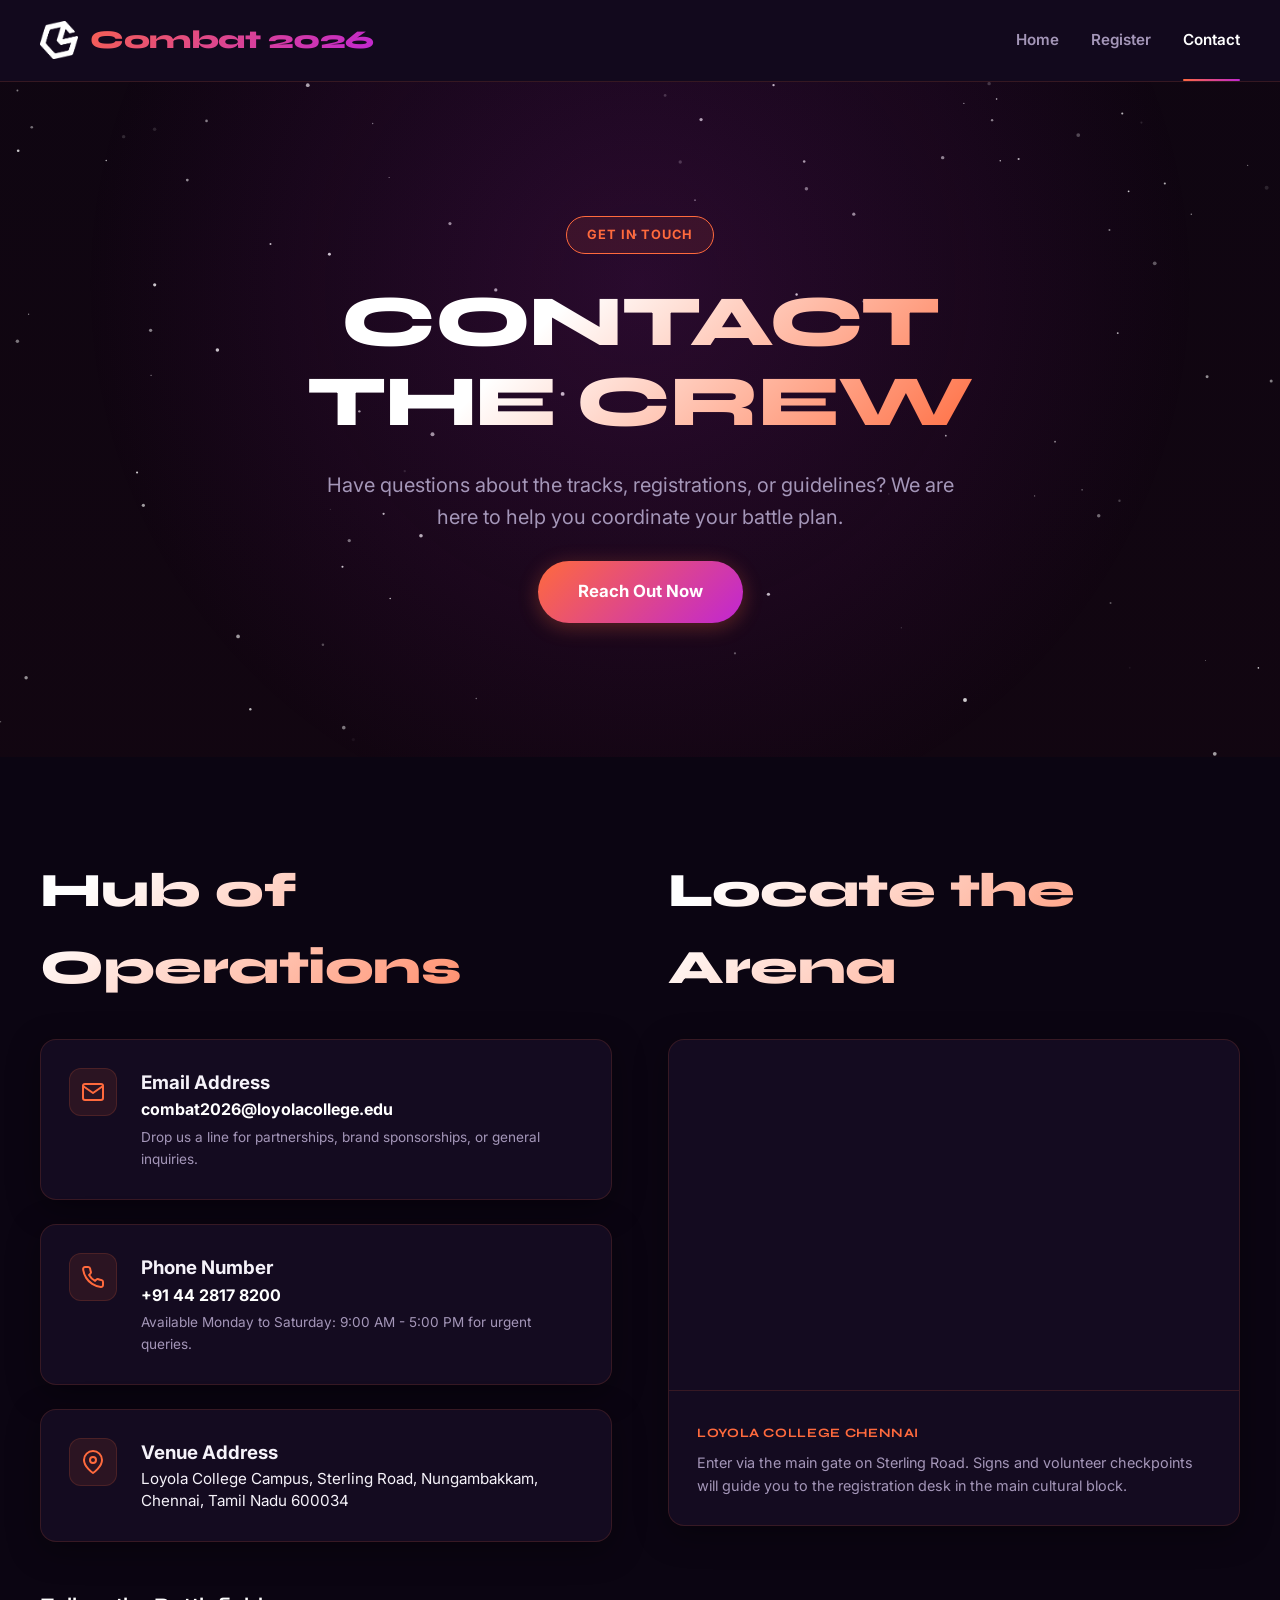
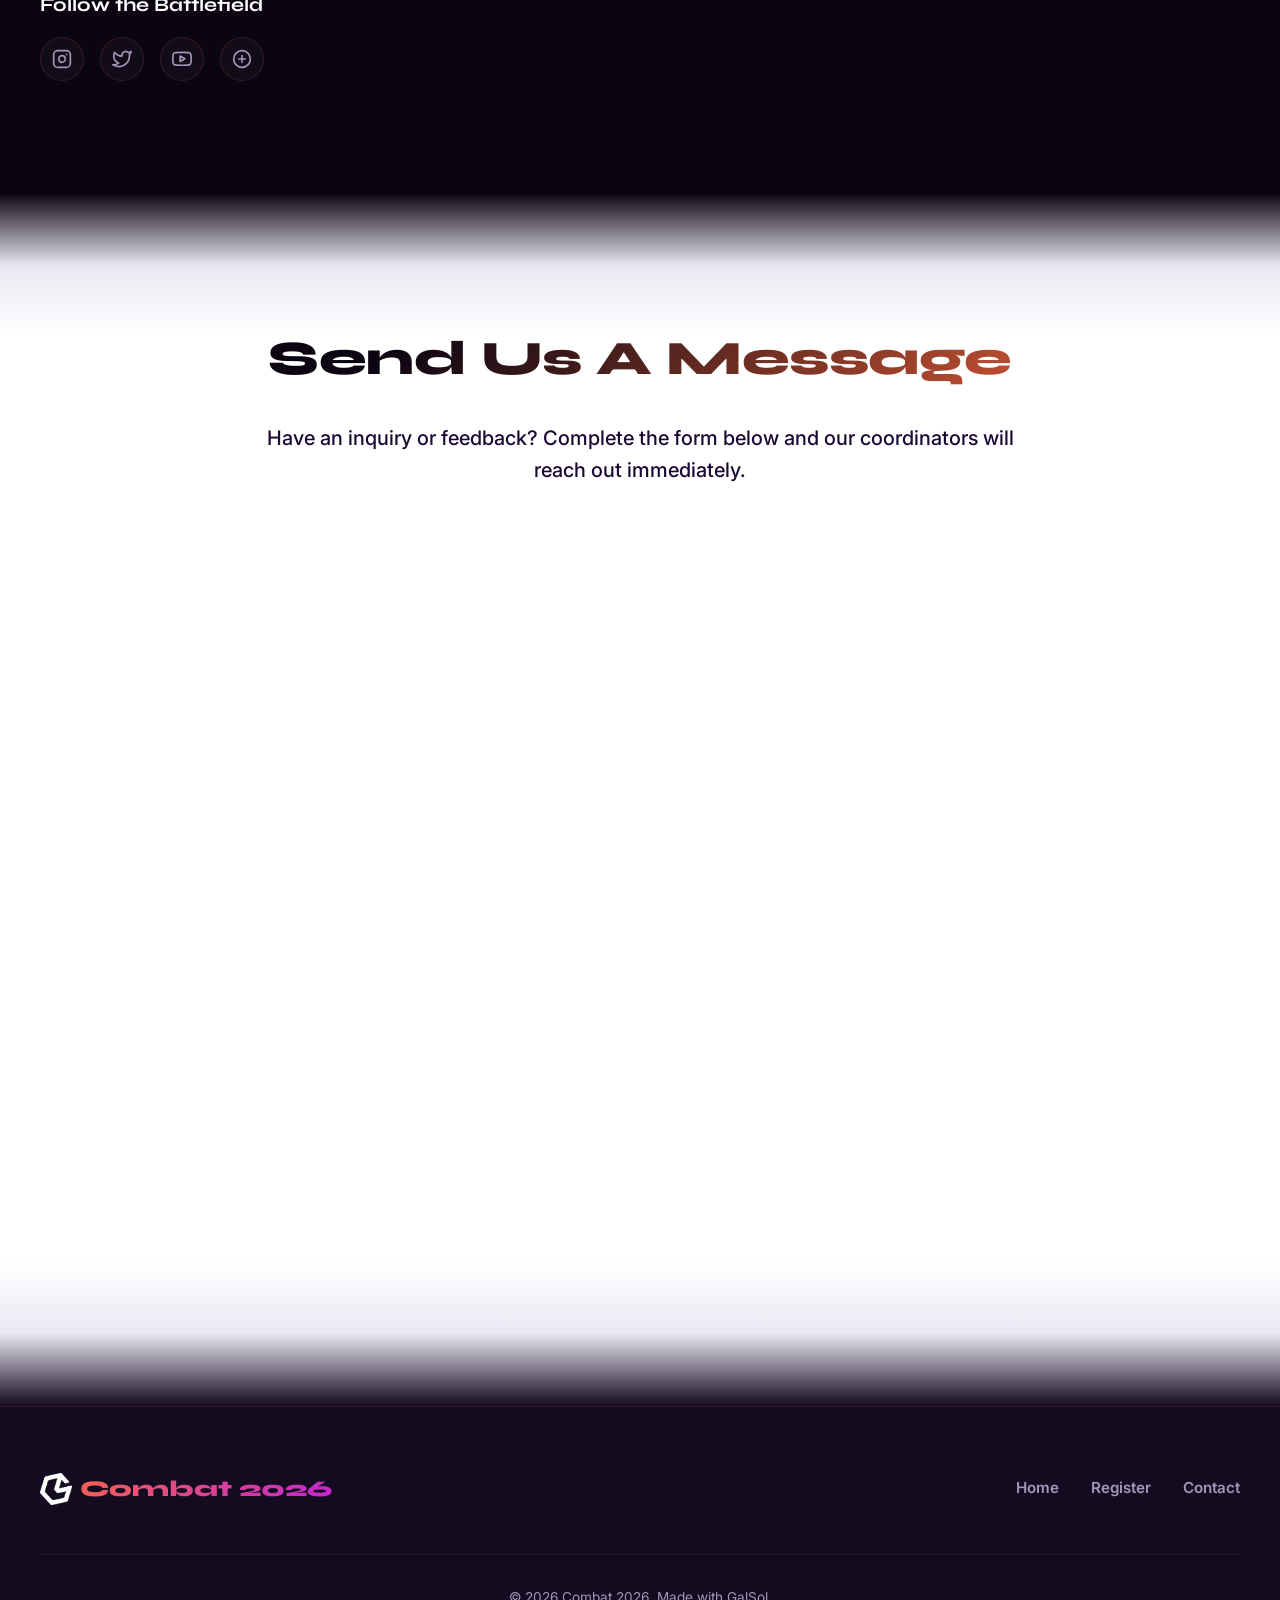
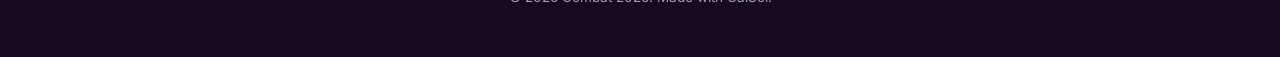
==== pages/contact.html @ 22a0825c "chore(autosave): update site" ====
<!DOCTYPE html>
<html lang="en">
<head>
<meta charset="utf-8">
<meta name="viewport" content="width=device-width,initial-scale=1">
<title>Contact Combat 2026 | Event Coordinators, Venue & Map</title>
<meta name="description" content="Get in touch with the Combat 2026 organizing team at Loyola College, Chennai. Location map, email contacts, and phone details for prompt response.">
<meta name="keywords" content="contact Combat 2026, Loyola College address, event coordinates Chennai, Loyola College phone, cultural festival organizers">
<meta name="robots" content="index, follow">
<link rel="canonical" href="https://combat2026.galsol.in/pages/contact.html">
<meta name="theme-color" content="#ff6a3d">
<link rel="icon" href="data:image/svg+xml,%3Csvg%20xmlns%3D%22http%3A%2F%2Fwww.w3.org%2F2000%2Fsvg%22%20viewBox%3D%220%200%2064%2064%22%3E%3Cdefs%3E%3ClinearGradient%20id%3D%22g%22%20x1%3D%220%22%20y1%3D%220%22%20x2%3D%221%22%20y2%3D%221%22%3E%3Cstop%20offset%3D%220%22%20stop-color%3D%22%23ff6a3d%22%2F%3E%3Cstop%20offset%3D%221%22%20stop-color%3D%22%23c026d3%22%2F%3E%3C%2FlinearGradient%3E%3C%2Fdefs%3E%3Crect%20width%3D%2264%22%20height%3D%2264%22%20rx%3D%2214%22%20fill%3D%22url(%23g)%22%2F%3E%3Ctext%20x%3D%2232%22%20y%3D%2243%22%20font-family%3D%22system-ui%2Csans-serif%22%20font-size%3D%2234%22%20font-weight%3D%22700%22%20fill%3D%22%23fff%22%20text-anchor%3D%22middle%22%3EC%3C%2Ftext%3E%3C%2Fsvg%3E">

<meta property="og:type" content="website">
<meta property="og:site_name" content="Combat 2026">
<meta property="og:title" content="Contact Combat 2026 | Hub of Operations & Venue Map">
<meta property="og:description" content="Reach out to official event coordinators, find directions to the venue on the dynamic Google map, and send instant feedback.">
<meta property="og:image" content="https://images.pexels.com/photos/3184418/pexels-photo-3184418.jpeg?auto=compress&cs=tinysrgb&fit=crop&h=630&w=1200">
<meta property="og:url" content="https://combat2026.galsol.in/pages/contact.html">

<meta name="twitter:card" content="summary_large_image">
<meta name="twitter:title" content="Contact Combat 2026 | Event Coordinators, Venue & Map">
<meta name="twitter:description" content="Direct channels to organizers, campus guide coordinates, and official contact form.">
<meta name="twitter:image" content="https://images.pexels.com/photos/3184418/pexels-photo-3184418.jpeg?auto=compress&cs=tinysrgb&fit=crop&h=630&w=1200">

<script type="application/ld+json">
{
  "@context": "https://schema.org",
  "@type": "ContactPage",
  "name": "Contact Combat 2026",
  "description": "Contact info, interactive Google map directions, email channels, and phone support for Combat 2026.",
  "mainEntity": {
    "@type": "Organization",
    "name": "Combat 2026",
    "telephone": "+91-44-2817-8200",
    "email": "combat2026@loyolacollege.edu",
    "address": {
      "@type": "PostalAddress",
      "streetAddress": "Loyola College Campus, Sterling Road, Nungambakkam",
      "addressLocality": "Chennai",
      "addressRegion": "Tamil Nadu",
      "postalCode": "600034",
      "addressCountry": "IN"
    }
  }
}
</script>

<link rel="preconnect" href="https://fonts.googleapis.com">
<link rel="preconnect" href="https://fonts.gstatic.com" crossorigin>
<link href="https://fonts.googleapis.com/css2?family=Syne:wght@600;700;800&family=Inter:wght@400;500;600;700&display=swap" rel="stylesheet">
<link rel="stylesheet" href="../styles.css">
</head>
<body>
<header class="nav" style="z-index:2000" data-nav data-nav-spotlight>
  <a class="nav-brand" href="../index.html">
    <img src="../assets/GalSol-White.png" alt="Combat 2026" class="nav-logo-img">
    <span>Combat 2026</span>
  </a>
  <nav class="nav-links"><a href="../index.html">Home</a><a href="../pages/register.html">Register</a><a href="../pages/contact.html" class="active">Contact</a></nav>
  <button class="nav-burger" aria-label="Menu" data-burger><span></span><span></span><span></span></button>
</header>
<main>
<section class="hero fx-meteors" data-hero data-stars>
  <div class="hero-bg" data-bg style="background-image:linear-gradient(180deg,rgba(18,6,17,.6),rgba(18,6,17,.95)),url('https://images.pexels.com/photos/3184418/pexels-photo-3184418.jpeg?auto=compress&amp;cs=tinysrgb&amp;fit=crop&amp;h=627&amp;w=1200');background-size:cover;background-position:center"></div>
  <div class="hero-inner">
    <span class="hero-badge reveal">GET IN TOUCH</span>
    <h1 class="hero-title reveal txt-shiny">CONTACT THE CREW</h1>
    <p class="hero-sub reveal">Have questions about the tracks, registrations, or guidelines? We are here to help you coordinate your battle plan.</p>
    <a class="btn btn-lg btn-shine reveal" href="#contact-grid">Reach Out Now</a>
  </div>
</section>

<section class="section" id="contact-grid">
  <div class="section-inner">
    <div class="contact-layout">
      <!-- Contact Cards -->
      <div class="contact-info">
        <h2 class="section-title" style="text-align:left; margin-bottom: 2rem;">Hub of Operations</h2>
        
        <div class="card contact-card reveal" data-glow style="margin-bottom: 1.5rem;">
          <div class="contact-icon">
            <svg width="24" height="24" viewBox="0 0 24 24" fill="none" stroke="var(--accent)" stroke-width="2" stroke-linecap="round" stroke-linejoin="round"><path d="M4 4h16c1.1 0 2 .9 2 2v12c0 1.1-.9 2-2 2H4c-1.1 0-2-.9-2-2V6c0-1.1.9-2 2-2z"></path><polyline points="22,6 12,13 2,6"></polyline></svg>
          </div>
          <div>
            <h3>Email Address</h3>
            <p><a href="mailto:combat2026@loyolacollege.edu" class="contact-link">combat2026@loyolacollege.edu</a></p>
            <p class="contact-desc">Drop us a line for partnerships, brand sponsorships, or general inquiries.</p>
          </div>
        </div>

        <div class="card contact-card reveal" data-glow style="margin-bottom: 1.5rem;">
          <div class="contact-icon">
            <svg width="24" height="24" viewBox="0 0 24 24" fill="none" stroke="var(--accent)" stroke-width="2" stroke-linecap="round" stroke-linejoin="round"><path d="M22 16.92v3a2 2 0 0 1-2.18 2 19.79 19.79 0 0 1-8.63-3.07 19.5 19.5 0 0 1-6-6 19.79 19.79 0 0 1-3.07-8.67A2 2 0 0 1 4.11 2h3a2 2 0 0 1 2 1.72 12.84 12.84 0 0 0 .7 2.81 2 2 0 0 1-.45 2.11L8.09 9.91a16 16 0 0 0 6 6l1.27-1.27a2 2 0 0 1 2.11-.45 12.84 12.84 0 0 0 2.81.7A2 2 0 0 1 22 16.92z"></path></svg>
          </div>
          <div>
            <h3>Phone Number</h3>
            <p><a href="tel:+914428178200" class="contact-link">+91 44 2817 8200</a></p>
            <p class="contact-desc">Available Monday to Saturday: 9:00 AM - 5:00 PM for urgent queries.</p>
          </div>
        </div>

        <div class="card contact-card reveal" data-glow style="margin-bottom: 1.5rem;">
          <div class="contact-icon">
            <svg width="24" height="24" viewBox="0 0 24 24" fill="none" stroke="var(--accent)" stroke-width="2" stroke-linecap="round" stroke-linejoin="round"><path d="M21 10c0 7-9 13-9 13s-9-6-9-13a9 9 0 0 1 18 0z"></path><circle cx="12" cy="10" r="3"></circle></svg>
          </div>
          <div>
            <h3>Venue Address</h3>
            <p class="contact-val">Loyola College Campus, Sterling Road, Nungambakkam, Chennai, Tamil Nadu 600034</p>
          </div>
        </div>

        <!-- Social Icons -->
        <div class="socials-box">
          <h3>Follow the Battlefield</h3>
          <div class="social-icons">
            <a href="https://instagram.com" class="social-btn" aria-label="Instagram" target="_blank" rel="noopener">
              <svg width="20" height="20" viewBox="0 0 24 24" fill="none" stroke="currentColor" stroke-width="2" stroke-linecap="round" stroke-linejoin="round"><rect x="2" y="2" width="20" height="20" rx="5" ry="5"></rect><path d="M16 11.37A4 4 0 1 1 12.63 8 4 4 0 0 1 16 11.37z"></path><line x1="17.5" y1="6.5" x2="17.51" y2="6.5"></line></svg>
            </a>
            <a href="https://twitter.com" class="social-btn" aria-label="X (Twitter)" target="_blank" rel="noopener">
              <svg width="20" height="20" viewBox="0 0 24 24" fill="none" stroke="currentColor" stroke-width="2" stroke-linecap="round" stroke-linejoin="round"><path d="M23 3a10.9 10.9 0 0 1-3.14 1.53 4.48 4.48 0 0 0-7.86 3v1A10.66 10.66 0 0 1 3 4s-4 9 5 13a11.64 11.64 0 0 1-7 2c9 5 20 0 20-11.5a4.5 4.5 0 0 0-.08-.83A7.72 7.72 0 0 0 23 3z"></path></svg>
            </a>
            <a href="https://youtube.com" class="social-btn" aria-label="YouTube" target="_blank" rel="noopener">
              <svg width="20" height="20" viewBox="0 0 24 24" fill="none" stroke="currentColor" stroke-width="2" stroke-linecap="round" stroke-linejoin="round"><path d="M22.54 6.42a2.78 2.78 0 0 0-1.94-2C18.88 4 12 4 12 4s-6.88 0-8.6.46a2.78 2.78 0 0 0-1.94 2A29 29 0 0 0 1 11.75a29 29 0 0 0 .46 5.33A2.78 2.78 0 0 0 3.4 19c1.72.46 8.6.46 8.6.46s6.88 0 8.6-.46a2.78 2.78 0 0 0 1.94-2 29 29 0 0 0 .46-5.25 29 29 0 0 0-.46-5.33z"></path><polygon points="9.75 15.02 15.5 11.75 9.75 8.48 9.75 15.02"></polygon></svg>
            </a>
            <a href="https://discord.com" class="social-btn" aria-label="Discord" target="_blank" rel="noopener">
              <svg width="20" height="20" viewBox="0 0 24 24" fill="none" stroke="currentColor" stroke-width="2" stroke-linecap="round" stroke-linejoin="round"><circle cx="12" cy="12" r="10"></circle><path d="M8 12h8"></path><path d="M12 8v8"></path></svg>
            </a>
          </div>
        </div>
      </div>

      <!-- Map & Location Section -->
      <div class="contact-map-container">
        <h2 class="section-title" style="text-align:left; margin-bottom: 2rem;">Locate the Arena</h2>
        <div class="map-card card reveal" data-glow>
          <iframe 
            src="https://www.google.com/maps/embed?pb=!1m18!1m12!1m3!1d3886.4111713589885!2d80.23136207507858!3d13.064278287259648!2m3!1f0!2f0!3f0!3m2!1i1024!2i768!4f13.1!3m3!1m2!1s0x3a52666795ffffff%3A0x643697e88383f50!2sLoyola%20College!5e0!3m2!1sen!2sin!4v1710175841457!5m2!1sen!2sin" 
            class="google-map" 
            allowfullscreen="" 
            loading="lazy" 
            referrerpolicy="no-referrer-when-downgrade">
          </iframe>
          <div class="map-details">
            <span class="map-tag">LOYOLA COLLEGE CHENNAI</span>
            <p>Enter via the main gate on Sterling Road. Signs and volunteer checkpoints will guide you to the registration desk in the main cultural block.</p>
          </div>
        </div>
      </div>
    </div>
  </div>
</section>

<section class="section contact-form-section" id="form-section">
  <div class="section-inner reveal">
    <h2 class="section-title">Send Us A Message</h2>
    <p class="section-lead" style="margin-bottom:32px">Have an inquiry or feedback? Complete the form below and our coordinators will reach out immediately.</p>
    <iframe src="https://galsol.in/gs-form-view?f=combat-2026-contact-ft4j3&embed=1" title="Registration form" data-gs-auto="1" allowtransparency="true" loading="lazy" style="display:block;width:100%;max-width:720px;margin:0 auto;height:760px;border:0;background:transparent"></iframe>
  </div>
</section>
</main>
<footer class="footer reveal">
  <div class="footer-inner">
    <div class="footer-brand">
      <img src="../assets/GalSol-White.png" alt="Combat 2026" class="footer-logo-img">
      <span>Combat 2026</span>
    </div>
    <nav class="footer-links"><a href="../index.html">Home</a><a href="../pages/register.html">Register</a><a href="../pages/contact.html">Contact</a></nav>
    <div class="footer-copy">© 2026 Combat 2026. Made with GalSol.</div>
  </div>
</footer>

<script src="../script.js"></script>
<script>
/* GalSol GS Form auto-height */
(function(){
  if (window.__galsolAutoH) return; window.__galsolAutoH = 1;
  var GALSOL_ORIGIN = "https://galsol.in";
  window.addEventListener('message', function (e) {
    if (e.origin !== GALSOL_ORIGIN) return;
    var d = e.data;
    if (!d || d.source !== 'gsform' || typeof d.height !== 'number') return;
    var frames = document.querySelectorAll('iframe[data-gs-auto="1"]');
    for (var i = 0; i < frames.length; i++) {
      if (frames[i].contentWindow !== e.source) continue;
      var h = Math.ceil(d.height);
      if (!(h > 0)) return;
      if (h < 200) h = 200;
      if (h > 6000) h = 6000;
      frames[i].style.height = h + 'px';
      return;
    }
  });
})();
</script>
</body>
</html>
---- styles.css ----
/* Base & Theme Variable setup */
:root {
  --bg: #0b0512;
  --bg2: #140b20;
  --fg: #f5f2f9;
  --muted: #a496b8;
  --accent: #ff6a3d;
  --accent-alt: #c026d3;
  --grad: linear-gradient(135deg, #ff6a3d 0%, #c026d3 100%);
  --grad-text: linear-gradient(135deg, #ffffff 10%, #ff6a3d 100%);
  --border: rgba(255, 106, 61, 0.15);
  --border-glow: rgba(192, 38, 211, 0.3);
  --glass: rgba(20, 11, 32, 0.85);
  --glass-border: rgba(255, 255, 255, 0.08);
  --font-sans: 'Inter', system-ui, -apple-system, sans-serif;
  --font-display: 'Syne', sans-serif;
  --ease: cubic-bezier(0.16, 1, 0.3, 1);
  --shadow: 0 8px 32px 0 rgba(0, 0, 0, 0.37);
}

* {
  box-sizing: border-box;
  margin: 0;
  padding: 0;
}

html {
  scroll-behavior: smooth;
  background-color: var(--bg);
  color: var(--fg);
  font-family: var(--font-sans);
  -webkit-font-smoothing: antialiased;
}

body {
  overflow-x: hidden;
  line-height: 1.6;
}

/* Custom Scrollbar */
::-webkit-scrollbar {
  width: 10px;
}
::-webkit-scrollbar-track {
  background: var(--bg);
}
::-webkit-scrollbar-thumb {
  background: #25163b;
  border-radius: 5px;
}
::-webkit-scrollbar-thumb:hover {
  background: var(--accent);
}

/* Navigation Header */
.nav {
  display: flex;
  align-items: center;
  justify-content: space-between;
  padding: 1.25rem 2.5rem;
  position: sticky;
  top: 0;
  z-index: 2000;
  background: var(--glass);
  backdrop-filter: blur(12px);
  -webkit-backdrop-filter: blur(12px);
  border-bottom: 1px solid var(--border);
}

.nav-brand {
  font-family: var(--font-display);
  font-weight: 800;
  font-size: 1.6rem;
  color: #fff;
  text-decoration: none;
  background: var(--grad);
  -webkit-background-clip: text;
  -webkit-text-fill-color: transparent;
  letter-spacing: -0.02em;
  display: flex;
  align-items: center;
  gap: 0.75rem;
}

.nav-logo-img {
  height: 38px;
  width: auto;
  object-fit: contain;
  display: block;
}

.nav-links {
  display: flex;
  align-items: center;
  gap: 2rem;
}

.nav-links a {
  font-family: var(--font-sans);
  font-size: 0.95rem;
  font-weight: 600;
  color: var(--muted);
  text-decoration: none;
  transition: color 0.3s var(--ease);
  padding: 0.5rem 0;
}

.nav-links a:hover,
.nav-links a.active {
  color: #fff;
}

.nav-burger {
  display: none;
  background: none;
  border: none;
  cursor: pointer;
  flex-direction: column;
  gap: 6px;
  padding: 6px;
}

.nav-burger span {
  display: block;
  width: 24px;
  height: 2px;
  background: #fff;
  transition: transform 0.3s var(--ease), opacity 0.3s var(--ease);
}

/* Hero Section */
.hero {
  position: relative;
  min-height: 75vh;
  display: flex;
  align-items: center;
  justify-content: center;
  text-align: center;
  padding: 6rem 1.5rem;
  overflow: hidden;
}

.hero-bg {
  position: absolute;
  inset: 0;
  z-index: 0;
}

.hero::after {
  content: '';
  position: absolute;
  inset: 0;
  background: radial-gradient(circle at 50% 30%, rgba(192, 38, 211, 0.15), transparent 70%);
  pointer-events: none;
  z-index: 1;
}

.hero-inner {
  position: relative;
  z-index: 2;
  max-width: 850px;
  display: flex;
  flex-direction: column;
  align-items: center;
  gap: 1.75rem;
}

.hero-badge {
  background: rgba(255, 106, 61, 0.1);
  border: 1px solid var(--accent);
  color: var(--accent);
  padding: 0.5rem 1.25rem;
  border-radius: 99px;
  font-weight: 700;
  font-size: 0.8rem;
  letter-spacing: 0.08em;
  text-transform: uppercase;
}

.hero-title {
  font-family: var(--font-display);
  font-size: clamp(2.5rem, 6vw, 4.5rem);
  line-height: 1.1;
  font-weight: 800;
  letter-spacing: -0.02em;
}

.hero-sub {
  font-size: clamp(1.05rem, 2vw, 1.25rem);
  color: var(--muted);
  max-width: 650px;
  line-height: 1.6;
}

/* Buttons */
.btn {
  display: inline-flex;
  align-items: center;
  justify-content: center;
  padding: 0.85rem 2rem;
  font-family: var(--font-sans);
  font-size: 0.95rem;
  font-weight: 700;
  border-radius: 99px;
  text-decoration: none;
  border: none;
  cursor: pointer;
  transition: transform 0.3s var(--ease), box-shadow 0.3s var(--ease), filter 0.3s var(--ease);
  position: relative;
  overflow: hidden;
}

.btn-lg {
  padding: 1.1rem 2.5rem;
  font-size: 1.05rem;
}

.btn-shine {
  background: var(--grad);
  color: #fff;
  box-shadow: 0 4px 20px rgba(255, 106, 61, 0.3);
}

.btn-shine:hover {
  transform: translateY(-2px);
  box-shadow: 0 6px 25px rgba(255, 106, 61, 0.5);
  filter: brightness(1.1);
}

.btn-shine::after {
  content: '';
  position: absolute;
  top: -50%;
  left: -50%;
  width: 200%;
  height: 200%;
  background: linear-gradient(45deg, transparent 45%, rgba(255,255,255,0.4) 50%, transparent 55%);
  transform: rotate(45deg);
  transition: transform 0.5s var(--ease);
  opacity: 0;
}

.btn-shine:hover::after {
  transform: translate(50%, 50%) rotate(45deg);
  opacity: 1;
}

/* Sections */
.section {
  padding: 6rem 1.5rem;
  position: relative;
}

.section-inner {
  max-width: 1200px;
  margin: 0 auto;
}

.section-title {
  font-family: var(--font-display);
  font-size: clamp(2rem, 4vw, 3rem);
  font-weight: 800;
  text-align: center;
  margin-bottom: 3rem;
  background: var(--grad-text);
  -webkit-background-clip: text;
  -webkit-text-fill-color: transparent;
  letter-spacing: -0.01em;
}

.section-lead {
  font-size: clamp(1.1rem, 2vw, 1.25rem);
  color: var(--muted);
  text-align: center;
  max-width: 800px;
  margin: -1.5rem auto 3rem;
  line-height: 1.6;
}

/* Marquee infinite scroll */
.marquee {
  overflow: hidden;
  white-space: nowrap;
}

.marquee-track {
  display: flex;
  width: max-content;
  animation: marqueeRun 25s linear infinite;
}

.marquee-track span {
  flex-shrink: 0;
  padding-right: 3rem;
}

@keyframes marqueeRun {
  0% { transform: translate3d(0, 0, 0); }
  100% { transform: translate3d(-50%, 0, 0); }
}

/* Countdown Clock */
.countdown {
  display: flex;
  justify-content: center;
  gap: 1.5rem;
  flex-wrap: wrap;
  margin-top: 1rem;
}

.cd-unit {
  background: var(--bg2);
  border: 1px solid var(--border);
  padding: 1.5rem;
  min-width: 110px;
  border-radius: 16px;
  display: flex;
  flex-direction: column;
  align-items: center;
  box-shadow: var(--shadow);
  transition: border-color 0.3s var(--ease), transform 0.3s var(--ease);
}

.cd-unit:hover {
  border-color: var(--accent);
  transform: translateY(-2px);
}

.cd-unit span {
  font-family: var(--font-display);
  font-size: 2.75rem;
  font-weight: 800;
  color: #fff;
  line-height: 1;
}

.cd-unit small {
  font-size: 0.75rem;
  color: var(--muted);
  text-transform: uppercase;
  letter-spacing: 0.1em;
  margin-top: 0.5rem;
}

/* Schedule List */
.schedule {
  max-width: 850px;
  margin: 0 auto;
  display: flex;
  flex-direction: column;
  gap: 1.25rem;
}

.sched-item {
  display: flex;
  gap: 2.5rem;
  padding: 2rem;
  background: var(--glass);
  border: 1px solid var(--border);
  border-radius: 16px;
  transition: transform 0.3s var(--ease), border-color 0.3s var(--ease);
  backdrop-filter: blur(8px);
  -webkit-backdrop-filter: blur(8px);
}

.sched-item:hover {
  border-color: var(--accent);
  transform: translateY(-2px);
}

.sched-time {
  font-family: var(--font-display);
  font-size: 1.1rem;
  font-weight: 700;
  color: var(--accent);
  min-width: 180px;
  flex-shrink: 0;
}

.sched-body {
  flex-grow: 1;
}

.sched-title {
  font-family: var(--font-display);
  font-size: 1.4rem;
  font-weight: 700;
  color: #fff;
  margin-bottom: 0.5rem;
}

.sched-desc {
  color: var(--muted);
  font-size: 0.95rem;
  line-height: 1.6;
}

/* Grid & Cards */
.grid {
  display: grid;
  gap: 2rem;
}

.grid-cards {
  grid-template-columns: repeat(auto-fit, minmax(250px, 1fr));
}

.card {
  background: var(--bg2);
  border: 1px solid var(--border);
  padding: 2rem;
  border-radius: 16px;
  position: relative;
  overflow: hidden;
  transition: border-color 0.3s var(--ease), transform 0.3s var(--ease), box-shadow 0.3s var(--ease);
  box-shadow: var(--shadow);
}

.card:hover {
  border-color: var(--accent);
  transform: translateY(-4px);
  box-shadow: 0 10px 30px rgba(255, 106, 61, 0.1);
}

/* Speaker / Jury design */
.speaker {
  text-align: center;
  display: flex;
  flex-direction: column;
  align-items: center;
  gap: 1rem;
}

.speaker-photo {
  width: 140px;
  height: 140px;
  border-radius: 50%;
  background-size: cover;
  background-position: center;
  border: 3px solid var(--border);
  transition: border-color 0.3s var(--ease), transform 0.3s var(--ease);
}

.card.speaker:hover .speaker-photo {
  border-color: var(--accent);
  transform: scale(1.05);
}

.speaker-name {
  font-family: var(--font-display);
  font-size: 1.3rem;
  font-weight: 700;
  color: #fff;
}

.speaker-role {
  font-size: 0.85rem;
  color: var(--muted);
  line-height: 1.4;
}

/* Gallery Grid */
.gallery {
  display: grid;
  grid-template-columns: repeat(auto-fill, minmax(280px, 1fr));
  gap: 1.5rem;
}

.gallery-item {
  height: 240px;
  border-radius: 16px;
  background-size: cover;
  background-position: center;
  border: 1px solid var(--border);
  transition: transform 0.4s var(--ease), border-color 0.4s var(--ease), box-shadow 0.4s var(--ease);
  position: relative;
  overflow: hidden;
  cursor: pointer;
}

.gallery-item:hover {
  transform: scale(1.03);
  border-color: var(--accent);
  box-shadow: 0 10px 30px rgba(255, 106, 61, 0.25);
}

/* CTA Showdown section */
.cta-inner {
  background: linear-gradient(135deg, rgba(255, 106, 61, 0.12), rgba(192, 38, 211, 0.12));
  border: 1px solid var(--border);
  padding: 4rem 2rem;
  border-radius: 24px;
  max-width: 950px;
  margin: 0 auto;
  display: flex;
  flex-direction: column;
  align-items: center;
  gap: 1.5rem;
  position: relative;
  overflow: hidden;
  backdrop-filter: blur(12px);
  -webkit-backdrop-filter: blur(12px);
}

.cta-title {
  font-size: clamp(1.8rem, 3.5vw, 2.75rem);
  font-weight: 800;
  font-family: var(--font-display);
  color: #fff;
  text-align: center;
}

.cta-sub {
  font-size: clamp(1rem, 2vw, 1.15rem);
  color: var(--muted);
  max-width: 650px;
  text-align: center;
}

/* Footer styling */
.footer {
  border-top: 1px solid var(--border);
  padding: 4rem 1.5rem 3rem;
  background: var(--bg2);
}

.footer-inner {
  max-width: 1200px;
  margin: 0 auto;
  display: flex;
  align-items: center;
  justify-content: space-between;
  flex-wrap: wrap;
  gap: 2rem;
}

.footer-brand {
  font-family: var(--font-display);
  font-weight: 800;
  font-size: 1.4rem;
  background: var(--grad);
  -webkit-background-clip: text;
  -webkit-text-fill-color: transparent;
  display: flex;
  align-items: center;
  gap: 0.5rem;
}

.footer-logo-img {
  height: 32px;
  width: auto;
  object-fit: contain;
  display: block;
}

.footer-links {
  display: flex;
  gap: 2rem;
}

.footer-links a {
  color: var(--muted);
  text-decoration: none;
  font-size: 0.95rem;
  font-weight: 600;
  transition: color 0.3s var(--ease);
}

.footer-links a:hover {
  color: #fff;
}

.footer-copy {
  font-size: 0.85rem;
  color: var(--muted);
  width: 100%;
  text-align: center;
  border-top: 1px solid rgba(255, 255, 255, 0.05);
  padding-top: 2rem;
  margin-top: 1rem;
}

/* Contact Form Section with Smudged White Background and ultra-smooth dark-to-light gradient connections */
.contact-form-section {
  background: linear-gradient(180deg, 
    var(--bg) 0%, 
    #eae7f2 6%, 
    #ffffff 12%, 
    #ffffff 88%,
    #eae7f2 94%, 
    var(--bg2) 100%
  );
  color: #0b0512;
  border-top: none;
  border-bottom: none;
  position: relative;
  padding-top: 8rem;
  padding-bottom: 8rem;
}

.contact-form-section .section-title {
  background: linear-gradient(135deg, #0b0512 30%, var(--accent) 100%);
  -webkit-background-clip: text;
  -webkit-text-fill-color: transparent;
  color: #0b0512; /* Fallback for browsers that do not support text fill */
}

.contact-form-section .section-lead {
  color: #1a0933; /* Very dark deep purple/black for crisp legibility */
  font-weight: 500;
}

/* Contact Page Specific Styles */
.contact-layout {
  display: grid;
  grid-template-columns: 1fr 1fr;
  gap: 3.5rem;
  align-items: start;
}

.contact-card {
  display: flex;
  gap: 1.5rem;
  align-items: flex-start;
  padding: 1.75rem;
  background: var(--bg2);
  border: 1px solid var(--border);
}

.contact-icon {
  background: rgba(255, 106, 61, 0.1);
  border: 1px solid var(--border);
  border-radius: 12px;
  width: 48px;
  height: 48px;
  display: flex;
  align-items: center;
  justify-content: center;
  flex-shrink: 0;
}

.contact-link {
  color: #fff;
  text-decoration: none;
  font-weight: 700;
  transition: color 0.3s;
}

.contact-link:hover {
  color: var(--accent);
}

.contact-desc {
  font-size: 0.85rem;
  color: var(--muted);
  margin-top: 0.25rem;
}

.contact-val {
  color: var(--fg);
  font-size: 0.95rem;
  line-height: 1.5;
}

.socials-box {
  margin-top: 2rem;
  padding: 1rem 0;
}

.socials-box h3 {
  font-family: var(--font-display);
  font-size: 1.2rem;
  color: #fff;
  margin-bottom: 1rem;
}

.social-icons {
  display: flex;
  gap: 1rem;
}

.social-btn {
  width: 44px;
  height: 44px;
  border-radius: 50%;
  border: 1px solid var(--border);
  background: rgba(255, 255, 255, 0.03);
  color: var(--muted);
  display: flex;
  align-items: center;
  justify-content: center;
  transition: all 0.3s var(--ease);
}

.social-btn:hover {
  border-color: var(--accent);
  background: rgba(255, 106, 61, 0.1);
  color: #fff;
  transform: translateY(-3px);
  box-shadow: 0 5px 15px rgba(255, 106, 61, 0.2);
}

.contact-map-container {
  position: sticky;
  top: 120px;
}

.map-card {
  padding: 0;
  overflow: hidden;
}

.google-map {
  width: 100%;
  height: 350px;
  border: 0;
  display: block;
  filter: grayscale(1) invert(0.9) contrast(1.2);
}

.map-details {
  padding: 1.75rem;
  border-top: 1px solid var(--border);
}

.map-tag {
  display: inline-block;
  font-family: var(--font-display);
  font-size: 0.8rem;
  font-weight: 700;
  color: var(--accent);
  letter-spacing: 0.05em;
  margin-bottom: 0.5rem;
}

.map-details p {
  font-size: 0.9rem;
  color: var(--muted);
  line-height: 1.6;
}

@media (max-width: 992px) {
  .contact-layout {
    grid-template-columns: 1fr;
    gap: 2.5rem;
  }
  .contact-map-container {
    position: relative;
    top: 0;
  }
}

/* Shimmer animations & shiny text effects */
.txt-shiny {
  background: linear-gradient(135deg, #fff 20%, var(--accent) 50%, #fff 80%);
  background-size: 200% auto;
  -webkit-background-clip: text;
  -webkit-text-fill-color: transparent;
  animation: shineText 6s linear infinite;
}

@keyframes shineText {
  0% { background-position: 0% center; }
  100% { background-position: 200% center; }
}

/* Navigation spotlight styling */
[data-nav-spotlight] {
  position: relative;
  overflow: hidden;
}

[data-nav-spotlight]::before {
  content: '';
  position: absolute;
  inset: 0;
  pointer-events: none;
  background: radial-gradient(110px circle at var(--nspx,-999px) 50%, color-mix(in srgb, var(--accent) 24%, transparent), transparent 70%);
  opacity: 0;
  transition: opacity .3s;
}

[data-nav-spotlight]:hover::before {
  opacity: 1;
}

[data-nav-spotlight] .nav-ind {
  position: absolute;
  bottom: 0;
  height: 2px;
  background: var(--grad);
  border-radius: 2px;
  transition: left .35s var(--ease), width .35s var(--ease);
  pointer-events: none;
}

/* Responsive Styles with Premium Fixed Mobile/Tablet Slide-out Drawer */
@media (max-width: 992px) {
  .nav {
    padding: 1rem 1.5rem;
    backdrop-filter: none;
    -webkit-backdrop-filter: none;
    background: rgba(11, 5, 18, 0.98);
  }
  
  /* Redesigned Tablet & Mobile Navigation Menu Drawer */
  .nav-links {
    position: fixed;
    top: 0;
    right: -100%;
    width: 80%;
    max-width: 360px;
    height: 100vh;
    background: rgba(11, 5, 18, 0.98);
    backdrop-filter: blur(20px);
    -webkit-backdrop-filter: blur(20px);
    border-left: 1px solid var(--border);
    flex-direction: column;
    justify-content: center;
    align-items: flex-start;
    padding: 6rem 2.5rem 3rem;
    gap: 2rem;
    z-index: 2100;
    visibility: hidden;
    pointer-events: none;
    transition: right 0.4s cubic-bezier(0.16, 1, 0.3, 1), visibility 0.4s cubic-bezier(0.16, 1, 0.3, 1), box-shadow 0.4s var(--ease);
    box-shadow: none;
    display: flex; /* Always display flex but offscreen via right: -100% */
  }
  
  .nav-links::before {
    content: '';
    position: absolute;
    top: 0;
    left: 0;
    width: 2px;
    height: 100%;
    background: var(--grad);
    opacity: 0.8;
  }
  
  .nav-links.active {
    right: 0;
    visibility: visible;
    pointer-events: auto;
    box-shadow: -10px 0 40px rgba(0, 0, 0, 0.8), -5px 0 25px rgba(255, 106, 61, 0.15);
  }
  
  .nav-links a {
    font-family: var(--font-display);
    font-size: 1.6rem;
    font-weight: 800;
    width: 100%;
    padding: 0.75rem 0;
    border-bottom: 1px solid rgba(255, 255, 255, 0.05);
    display: flex;
    align-items: center;
    justify-content: space-between;
    transition: color 0.3s, border-color 0.3s;
  }
  
  .nav-links a::after {
    content: '→';
    font-size: 1.2rem;
    color: var(--accent);
    opacity: 0.5;
    transition: transform 0.3s;
  }
  
  .nav-links a:hover::after,
  .nav-links a.active::after {
    opacity: 1;
    transform: translateX(5px);
  }
  
  .nav-links a:hover,
  .nav-links a.active {
    color: #fff;
    border-bottom-color: var(--accent);
  }
  
  /* Premium Glowing Round Mobile Burger Trigger */
  .nav-burger {
    display: flex;
    position: relative;
    z-index: 2200; /* Keeps button above the menu panel drawer and nav */
    width: 44px;
    height: 44px;
    border-radius: 50%;
    background: rgba(255, 255, 255, 0.03);
    border: 1px solid rgba(255, 255, 255, 0.08);
    align-items: center;
    justify-content: center;
    transition: background 0.3s, border-color 0.3s, transform 0.3s, box-shadow 0.3s;
    outline: none;
    padding: 0;
  }
  
  .nav-burger:hover {
    background: rgba(255, 106, 61, 0.08);
    border-color: var(--accent);
    box-shadow: 0 0 15px rgba(255, 106, 61, 0.2);
  }
  
  .nav-burger span {
    position: absolute;
    left: 50%;
    top: 50%;
    width: 18px;
    height: 2px;
    background: #fff;
    border-radius: 2px;
    transition: transform 0.3s cubic-bezier(0.16, 1, 0.3, 1), opacity 0.3s, background 0.3s;
  }
  
  /* Burger offsets centered explicitly for mobile cross-browser rendering stability */
  .nav-burger span:nth-child(1) {
    transform: translate(-50%, -50%) translateY(-6px);
  }
  .nav-burger span:nth-child(2) {
    transform: translate(-50%, -50%);
    opacity: 1;
  }
  .nav-burger span:nth-child(3) {
    transform: translate(-50%, -50%) translateY(6px);
  }
  
  /* Interactive Morph to Close Cross */
  .nav-burger.open {
    background: rgba(192, 38, 211, 0.12);
    border-color: var(--accent-alt);
    box-shadow: 0 0 15px rgba(192, 38, 211, 0.3);
  }
  
  .nav-burger.open span:nth-child(1) {
    transform: translate(-50%, -50%) rotate(45deg);
  }
  .nav-burger.open span:nth-child(2) {
    opacity: 0;
    transform: translate(-50%, -50%) scale(0);
  }
  .nav-burger.open span:nth-child(3) {
    transform: translate(-50%, -50%) rotate(-45deg);
  }
  
  .sched-item {
    flex-direction: column;
    gap: 0.75rem;
  }
  
  .sched-time {
    min-width: auto;
  }
  
  .footer-inner {
    flex-direction: column;
    align-items: center;
    gap: 1.5rem;
    text-align: center;
  }
  
  .footer-links {
    flex-direction: column;
    gap: 1rem;
  }
}

@media (max-width: 480px) {
  .nav-links {
    width: 100%;
    max-width: 100%;
    border-left: none;
  }
}
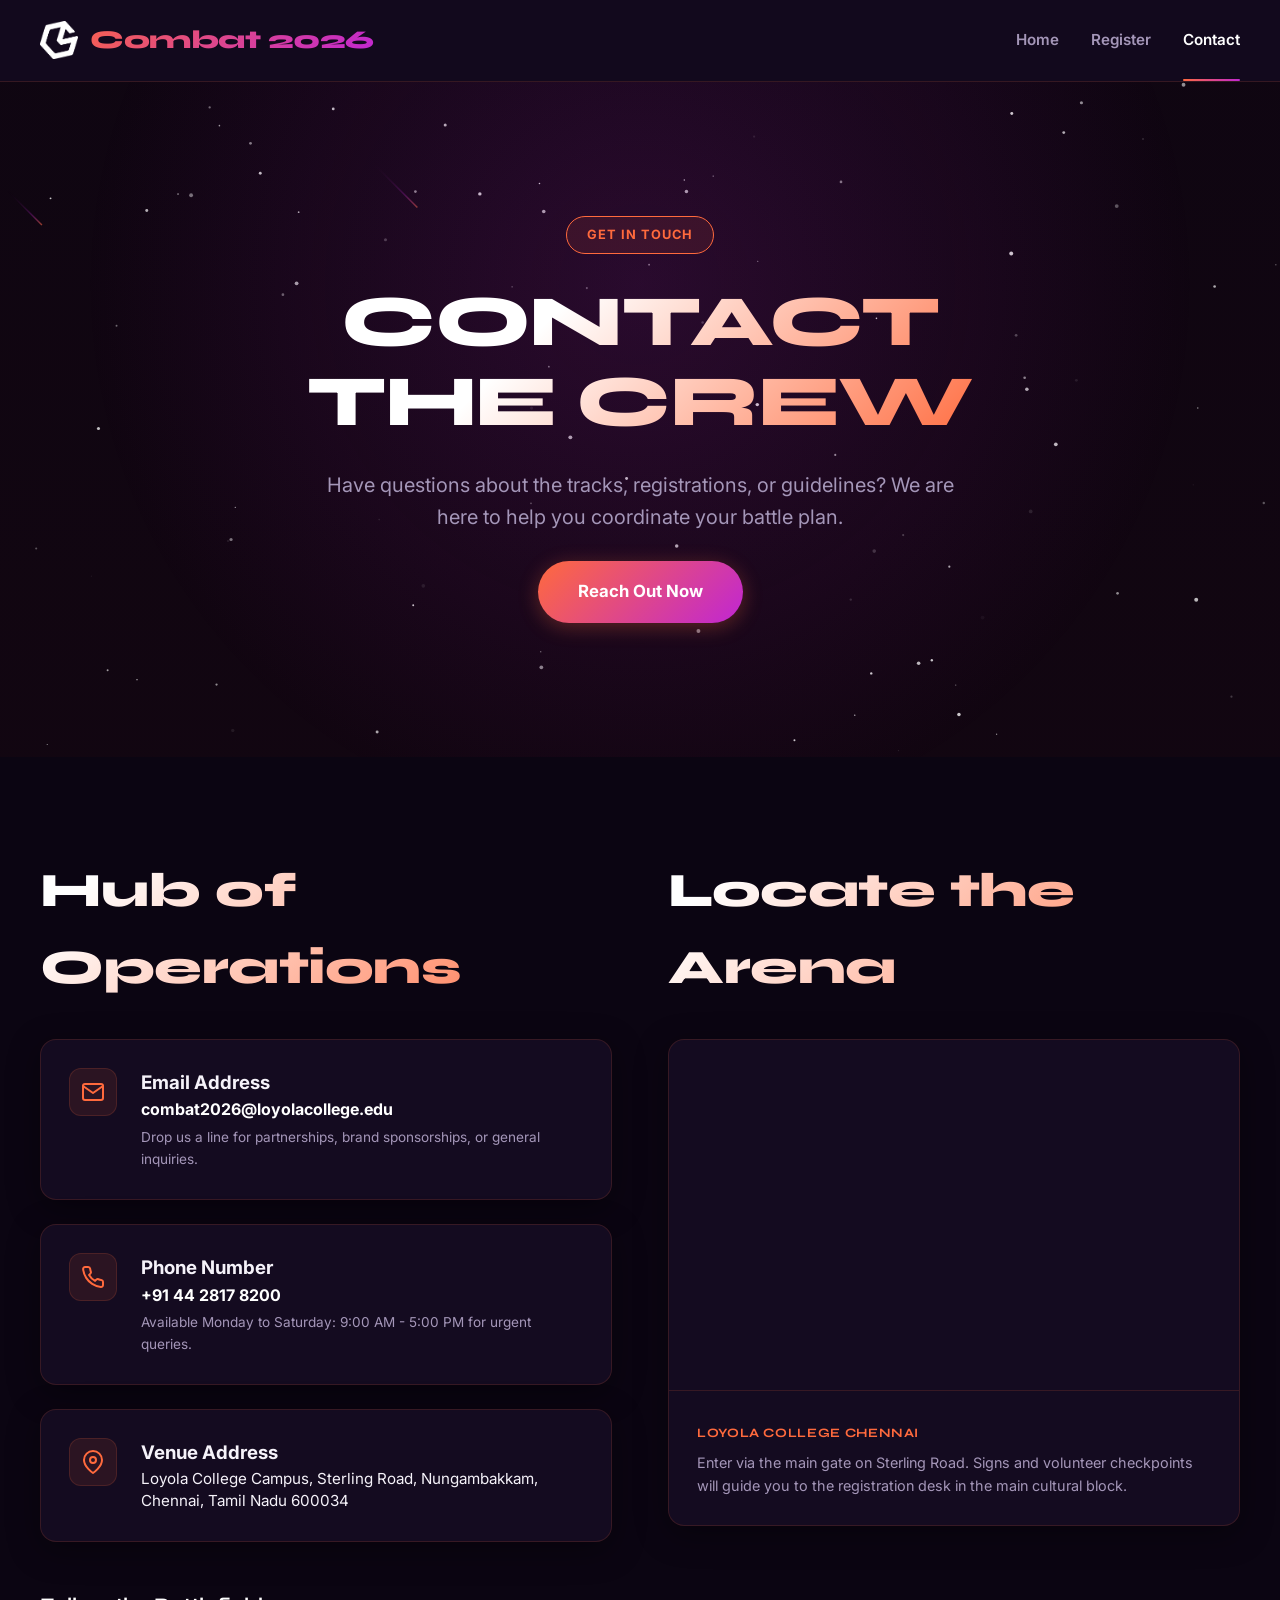
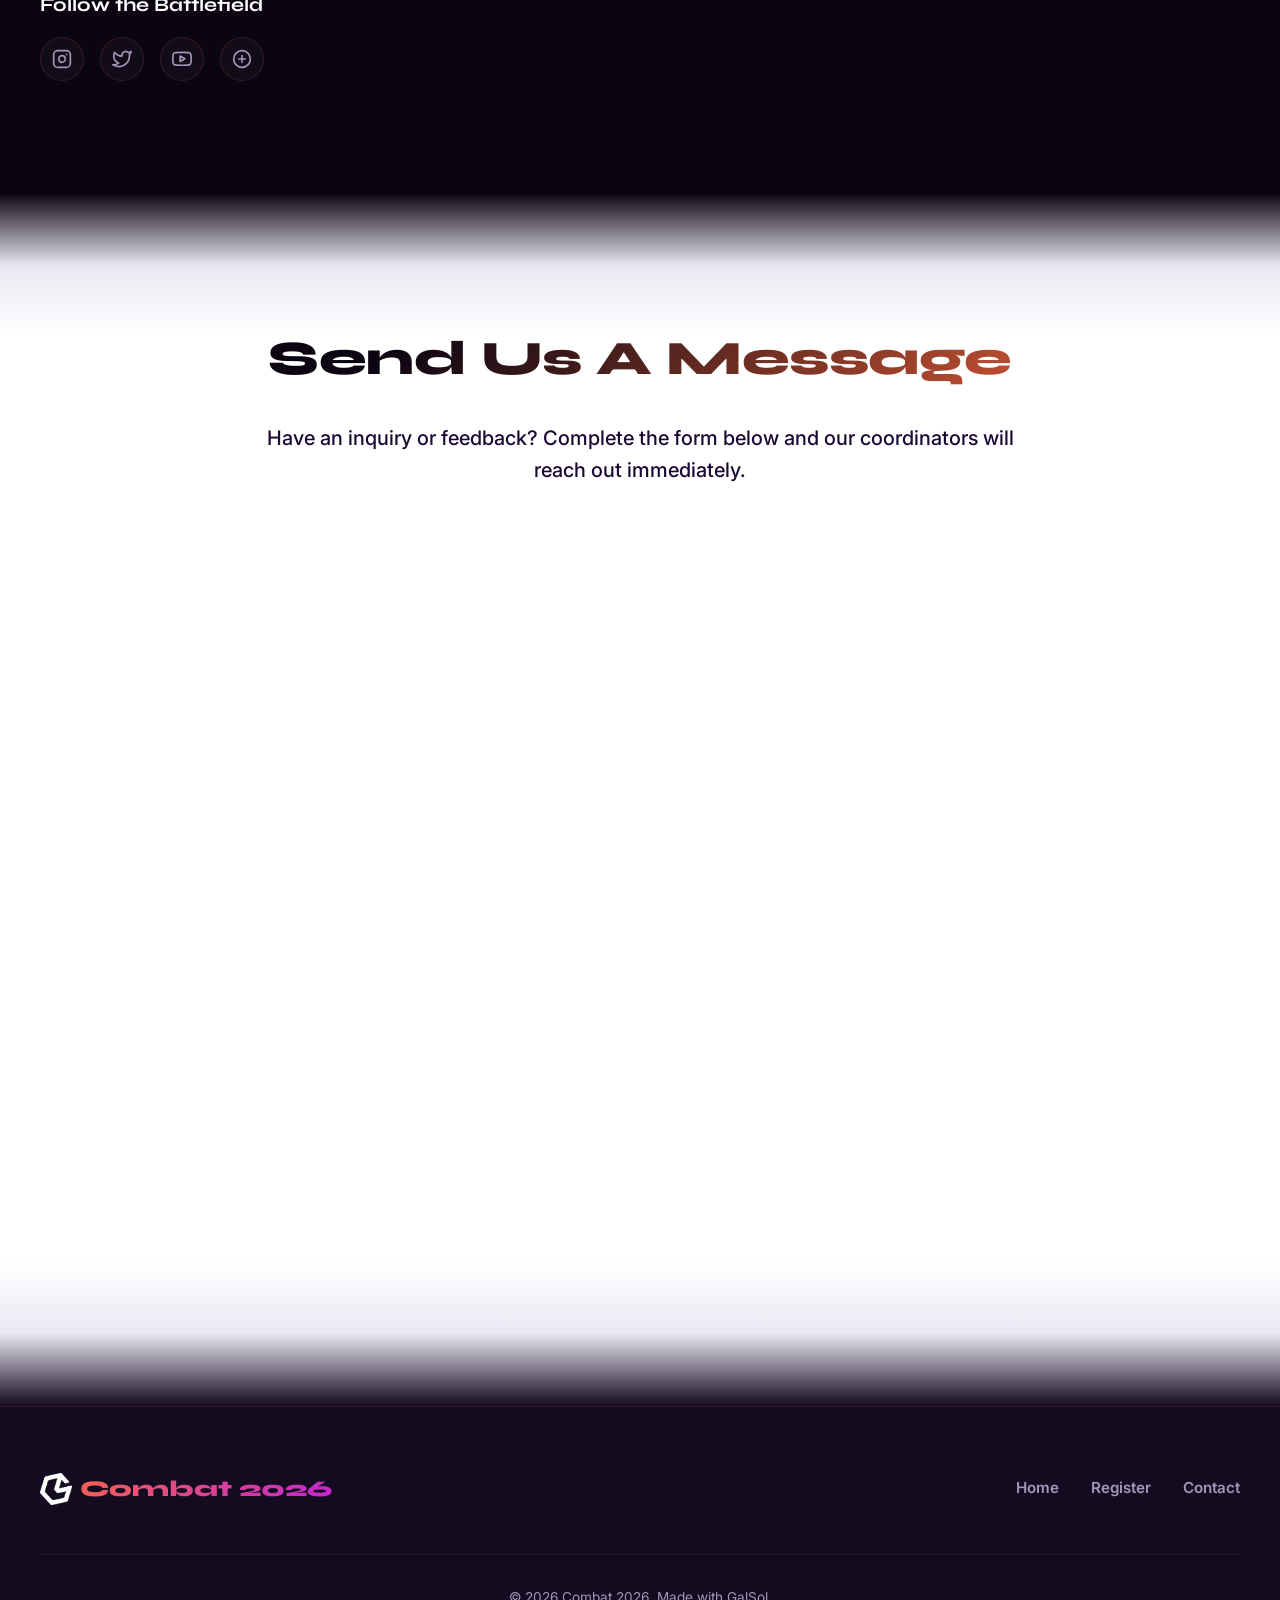
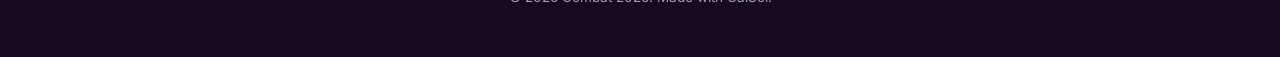
==== commit 4e0bdd93: "chore(autosave): update site" ====
--- a/pages/contact.html
+++ b/pages/contact.html
@@ -8,7 +8,7 @@
 <meta name="keywords" content="contact Combat 2026, Loyola College address, event coordinates Chennai, Loyola College phone, cultural festival organizers">
 <meta name="robots" content="index, follow">
 <link rel="canonical" href="https://combat2026.galsol.in/pages/contact.html">
-<meta name="theme-color" content="#ff6a3d">
+<meta name="theme-color" content="#ff6a3d"
 <link rel="icon" href="data:image/svg+xml,%3Csvg%20xmlns%3D%22http%3A%2F%2Fwww.w3.org%2F2000%2Fsvg%22%20viewBox%3D%220%200%2064%2064%22%3E%3Cdefs%3E%3ClinearGradient%20id%3D%22g%22%20x1%3D%220%22%20y1%3D%220%22%20x2%3D%221%22%20y2%3D%221%22%3E%3Cstop%20offset%3D%220%22%20stop-color%3D%22%23ff6a3d%22%2F%3E%3Cstop%20offset%3D%221%22%20stop-color%3D%22%23c026d3%22%2F%3E%3C%2FlinearGradient%3E%3C%2Fdefs%3E%3Crect%20width%3D%2264%22%20height%3D%2264%22%20rx%3D%2214%22%20fill%3D%22url(%23g)%22%2F%3E%3Ctext%20x%3D%2232%22%20y%3D%2243%22%20font-family%3D%22system-ui%2Csans-serif%22%20font-size%3D%2234%22%20font-weight%3D%22700%22%20fill%3D%22%23fff%22%20text-anchor%3D%22middle%22%3EC%3C%2Ftext%3E%3C%2Fsvg%3E">
 
 <meta property="og:type" content="website">
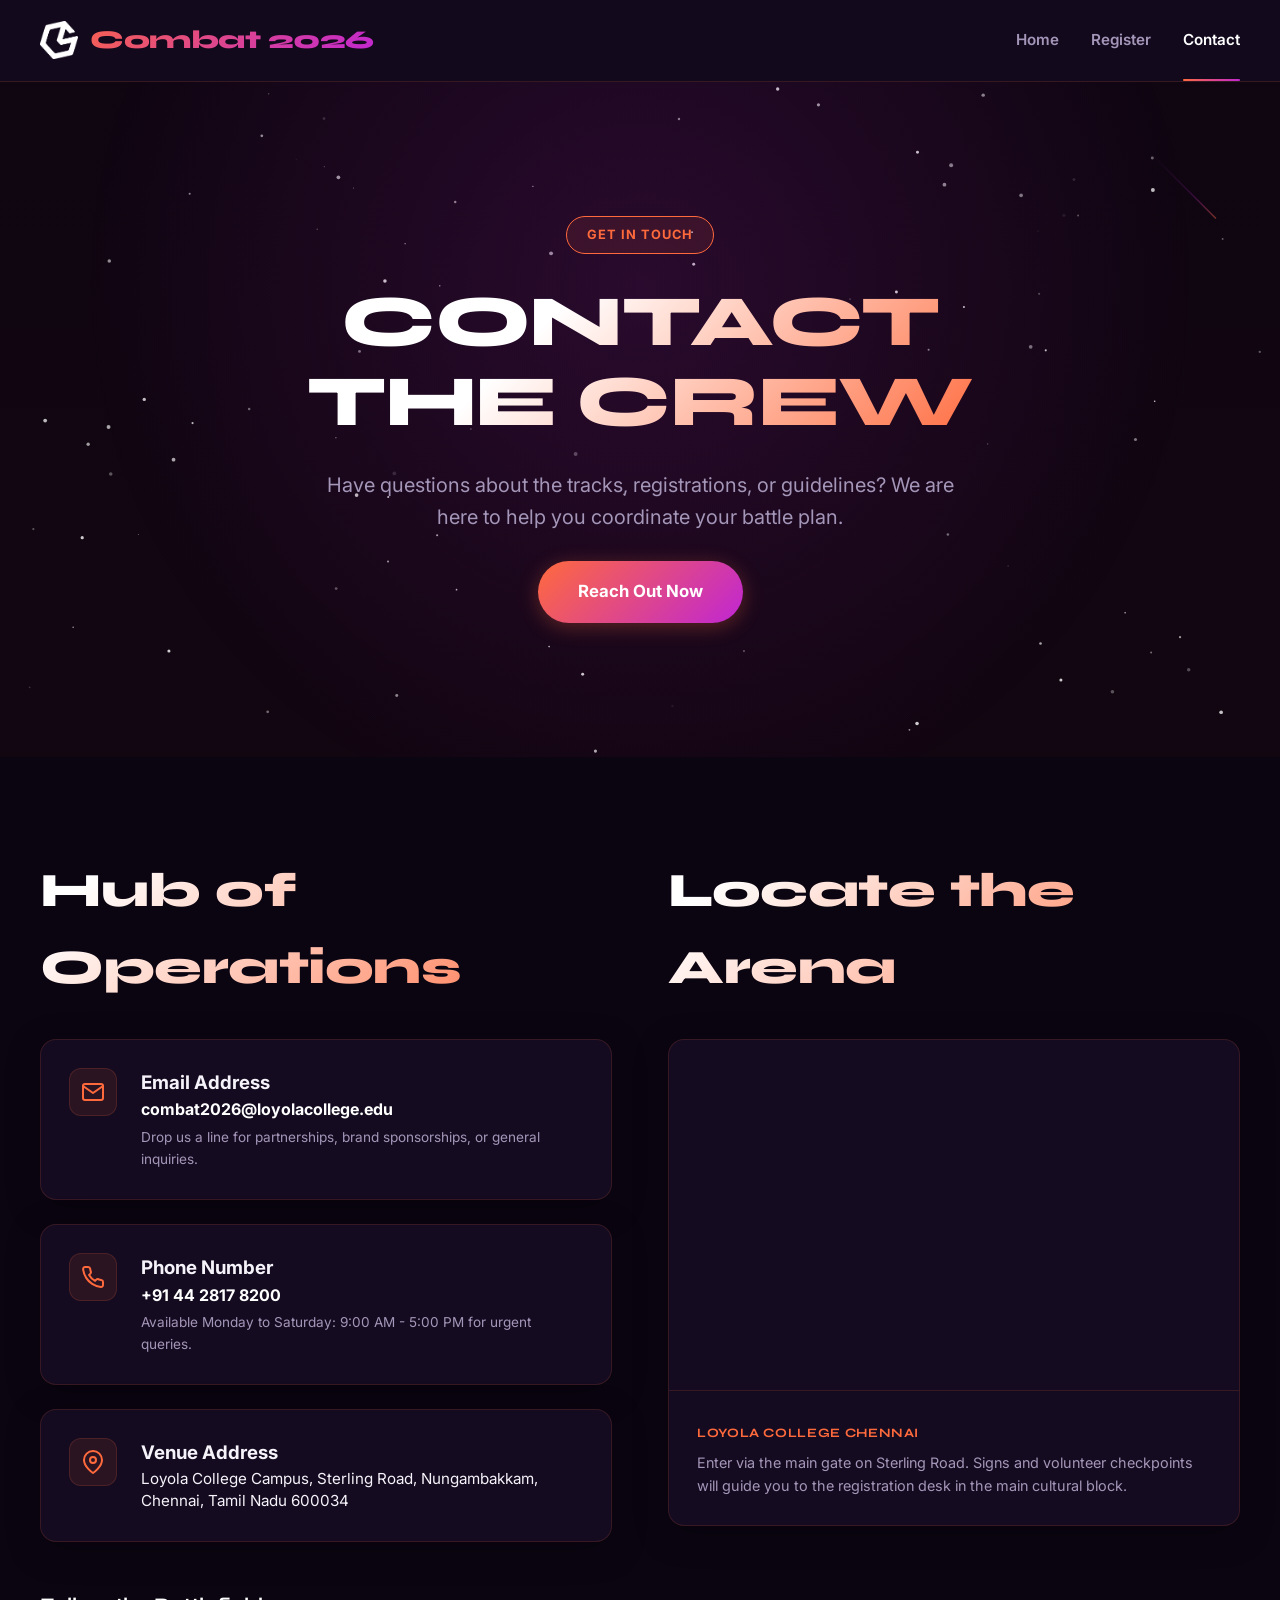
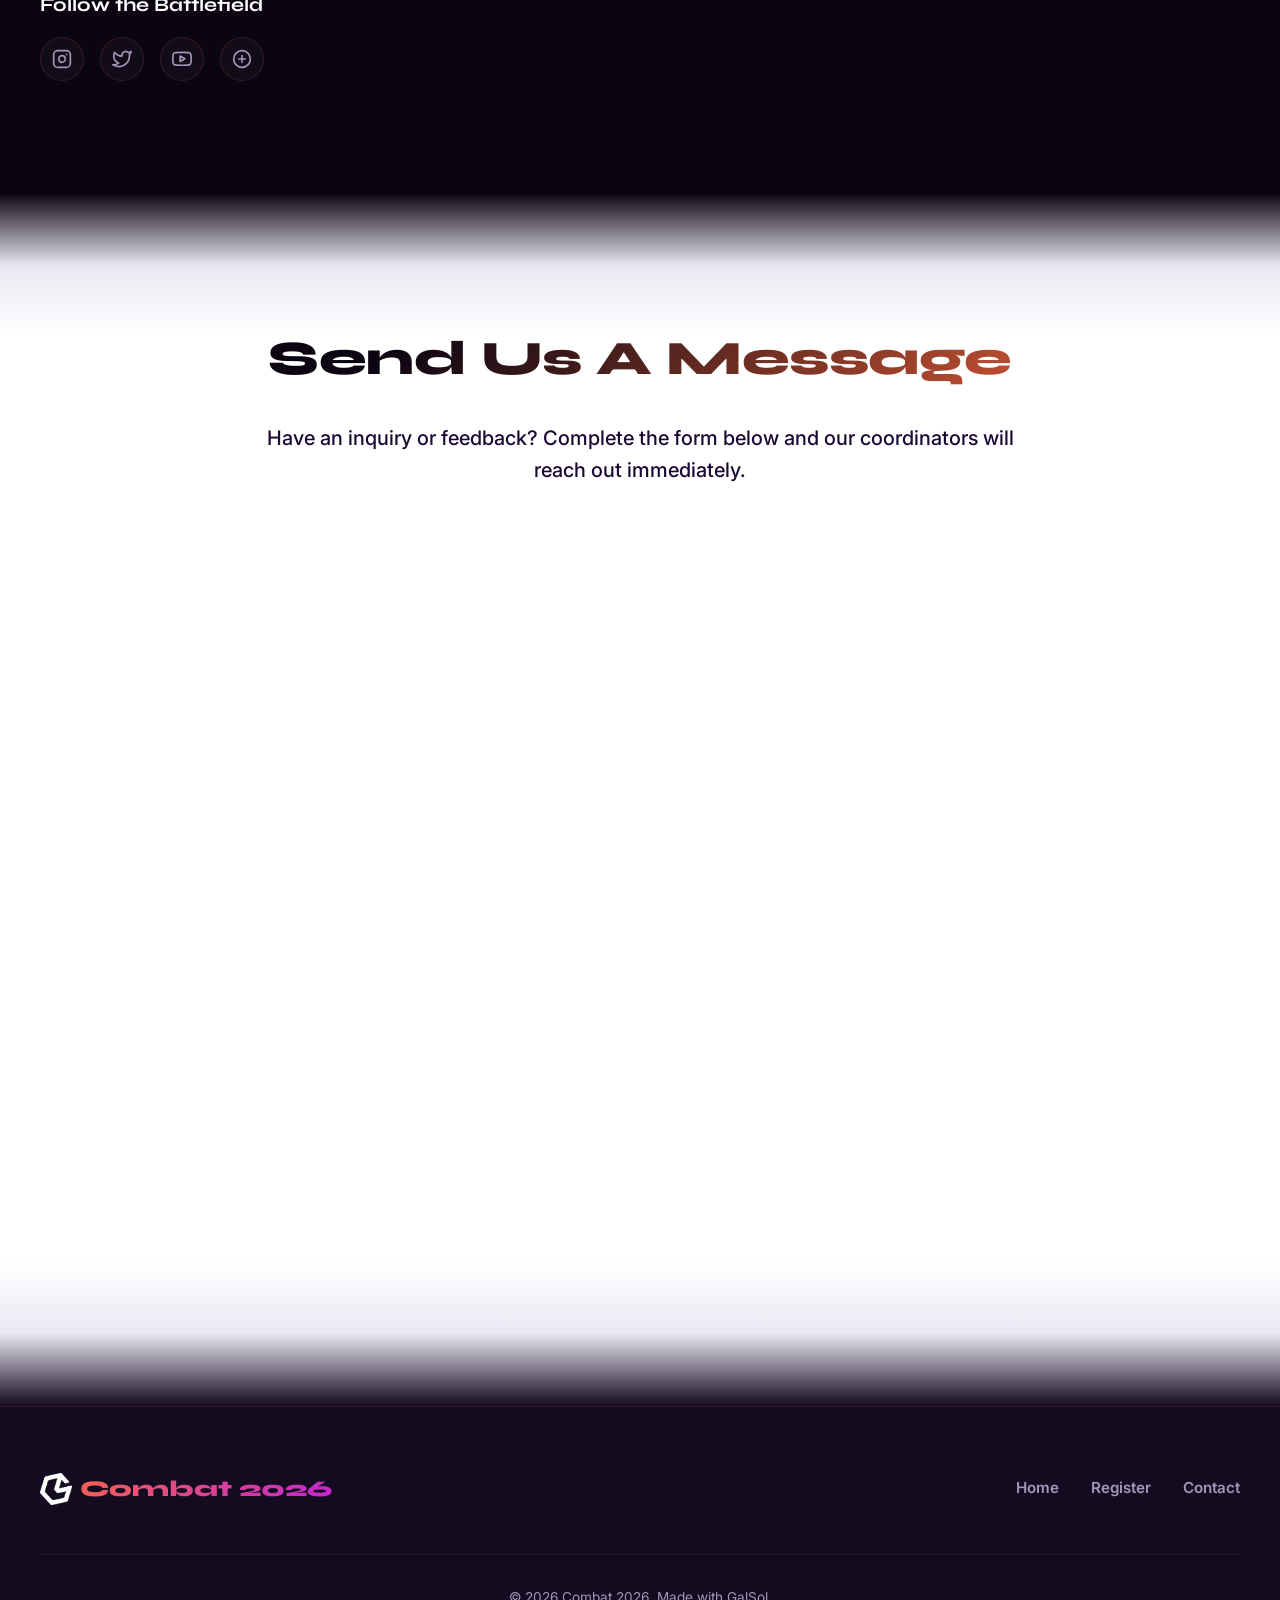
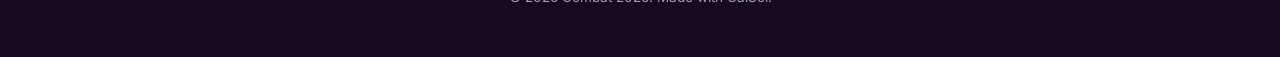
==== commit 12aeb494: "chore(autosave): update site" ====
--- a/pages/contact.html
+++ b/pages/contact.html
@@ -8,7 +8,7 @@
 <meta name="keywords" content="contact Combat 2026, Loyola College address, event coordinates Chennai, Loyola College phone, cultural festival organizers">
 <meta name="robots" content="index, follow">
 <link rel="canonical" href="https://combat2026.galsol.in/pages/contact.html">
-<meta name="theme-color" content="#ff6a3d"
+<meta name="theme-color" content="#ff6a3d>
 <link rel="icon" href="data:image/svg+xml,%3Csvg%20xmlns%3D%22http%3A%2F%2Fwww.w3.org%2F2000%2Fsvg%22%20viewBox%3D%220%200%2064%2064%22%3E%3Cdefs%3E%3ClinearGradient%20id%3D%22g%22%20x1%3D%220%22%20y1%3D%220%22%20x2%3D%221%22%20y2%3D%221%22%3E%3Cstop%20offset%3D%220%22%20stop-color%3D%22%23ff6a3d%22%2F%3E%3Cstop%20offset%3D%221%22%20stop-color%3D%22%23c026d3%22%2F%3E%3C%2FlinearGradient%3E%3C%2Fdefs%3E%3Crect%20width%3D%2264%22%20height%3D%2264%22%20rx%3D%2214%22%20fill%3D%22url(%23g)%22%2F%3E%3Ctext%20x%3D%2232%22%20y%3D%2243%22%20font-family%3D%22system-ui%2Csans-serif%22%20font-size%3D%2234%22%20font-weight%3D%22700%22%20fill%3D%22%23fff%22%20text-anchor%3D%22middle%22%3EC%3C%2Ftext%3E%3C%2Fsvg%3E">
 
 <meta property="og:type" content="website">
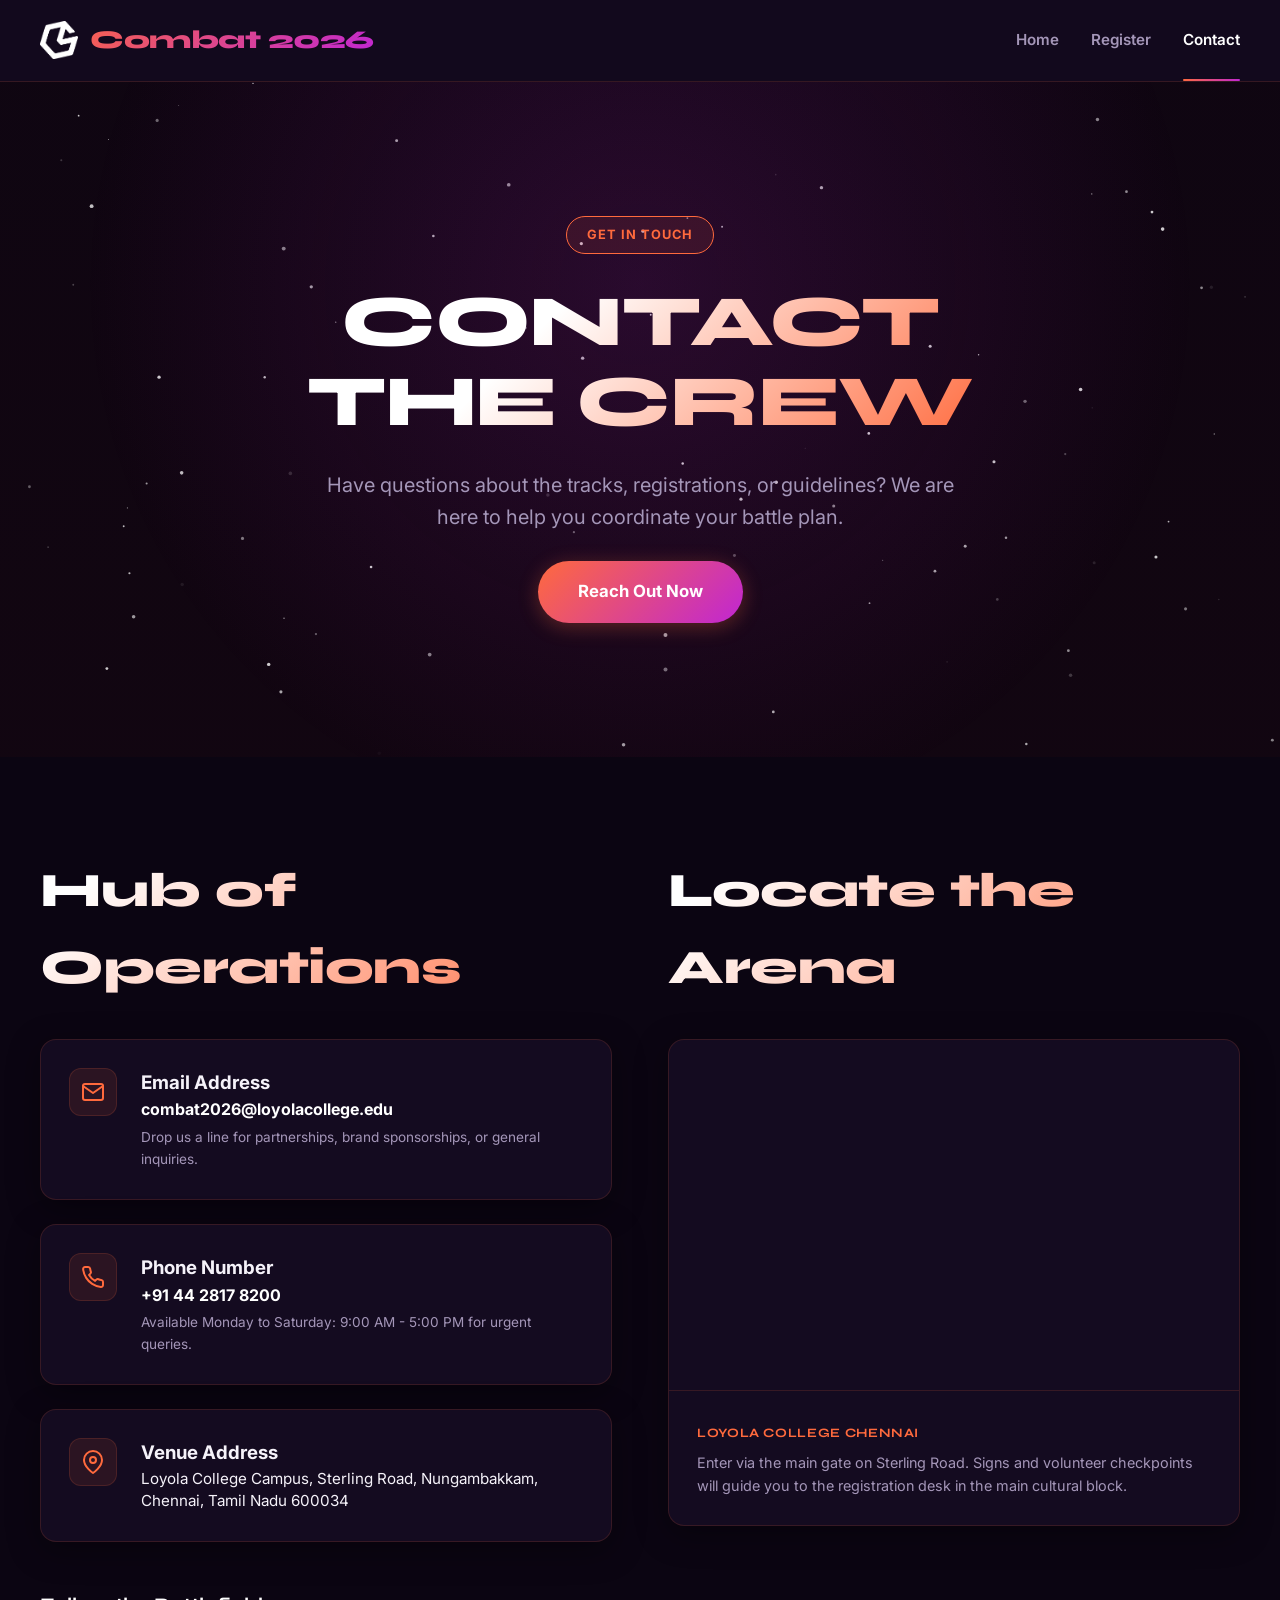
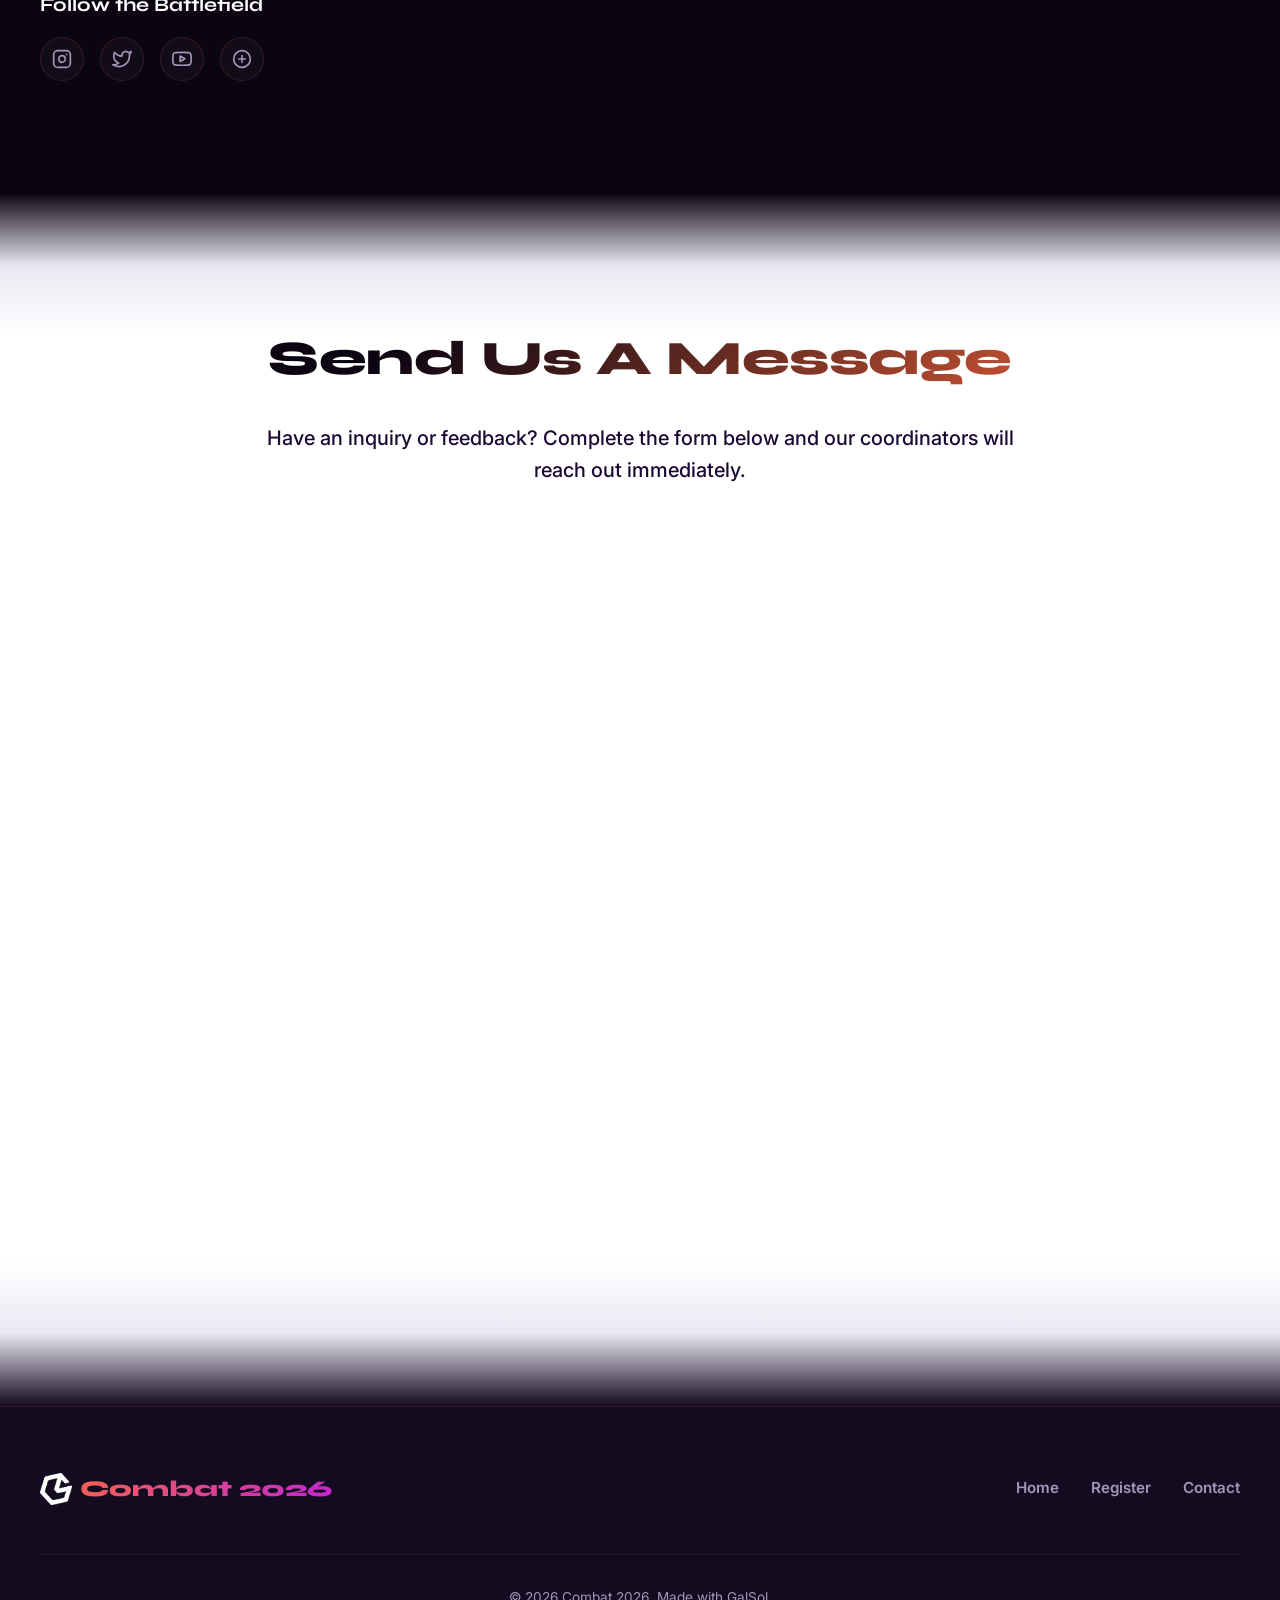
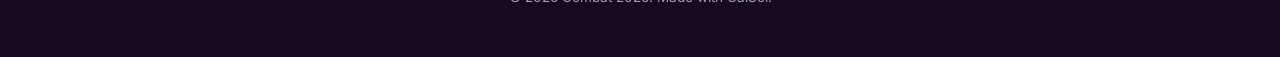
==== commit 1121eb5b: "chore(autosave): update site" ====
--- a/pages/contact.html
+++ b/pages/contact.html
@@ -8,7 +8,7 @@
 <meta name="keywords" content="contact Combat 2026, Loyola College address, event coordinates Chennai, Loyola College phone, cultural festival organizers">
 <meta name="robots" content="index, follow">
 <link rel="canonical" href="https://combat2026.galsol.in/pages/contact.html">
-<meta name="theme-color" content="#ff6a3d>
+<meta name="theme-color" content="#ff6a3d">
 <link rel="icon" href="data:image/svg+xml,%3Csvg%20xmlns%3D%22http%3A%2F%2Fwww.w3.org%2F2000%2Fsvg%22%20viewBox%3D%220%200%2064%2064%22%3E%3Cdefs%3E%3ClinearGradient%20id%3D%22g%22%20x1%3D%220%22%20y1%3D%220%22%20x2%3D%221%22%20y2%3D%221%22%3E%3Cstop%20offset%3D%220%22%20stop-color%3D%22%23ff6a3d%22%2F%3E%3Cstop%20offset%3D%221%22%20stop-color%3D%22%23c026d3%22%2F%3E%3C%2FlinearGradient%3E%3C%2Fdefs%3E%3Crect%20width%3D%2264%22%20height%3D%2264%22%20rx%3D%2214%22%20fill%3D%22url(%23g)%22%2F%3E%3Ctext%20x%3D%2232%22%20y%3D%2243%22%20font-family%3D%22system-ui%2Csans-serif%22%20font-size%3D%2234%22%20font-weight%3D%22700%22%20fill%3D%22%23fff%22%20text-anchor%3D%22middle%22%3EC%3C%2Ftext%3E%3C%2Fsvg%3E">
 
 <meta property="og:type" content="website">
@@ -44,7 +44,7 @@
     }
   }
 }
-</script>
+</script
 
 <link rel="preconnect" href="https://fonts.googleapis.com">
 <link rel="preconnect" href="https://fonts.gstatic.com" crossorigin>
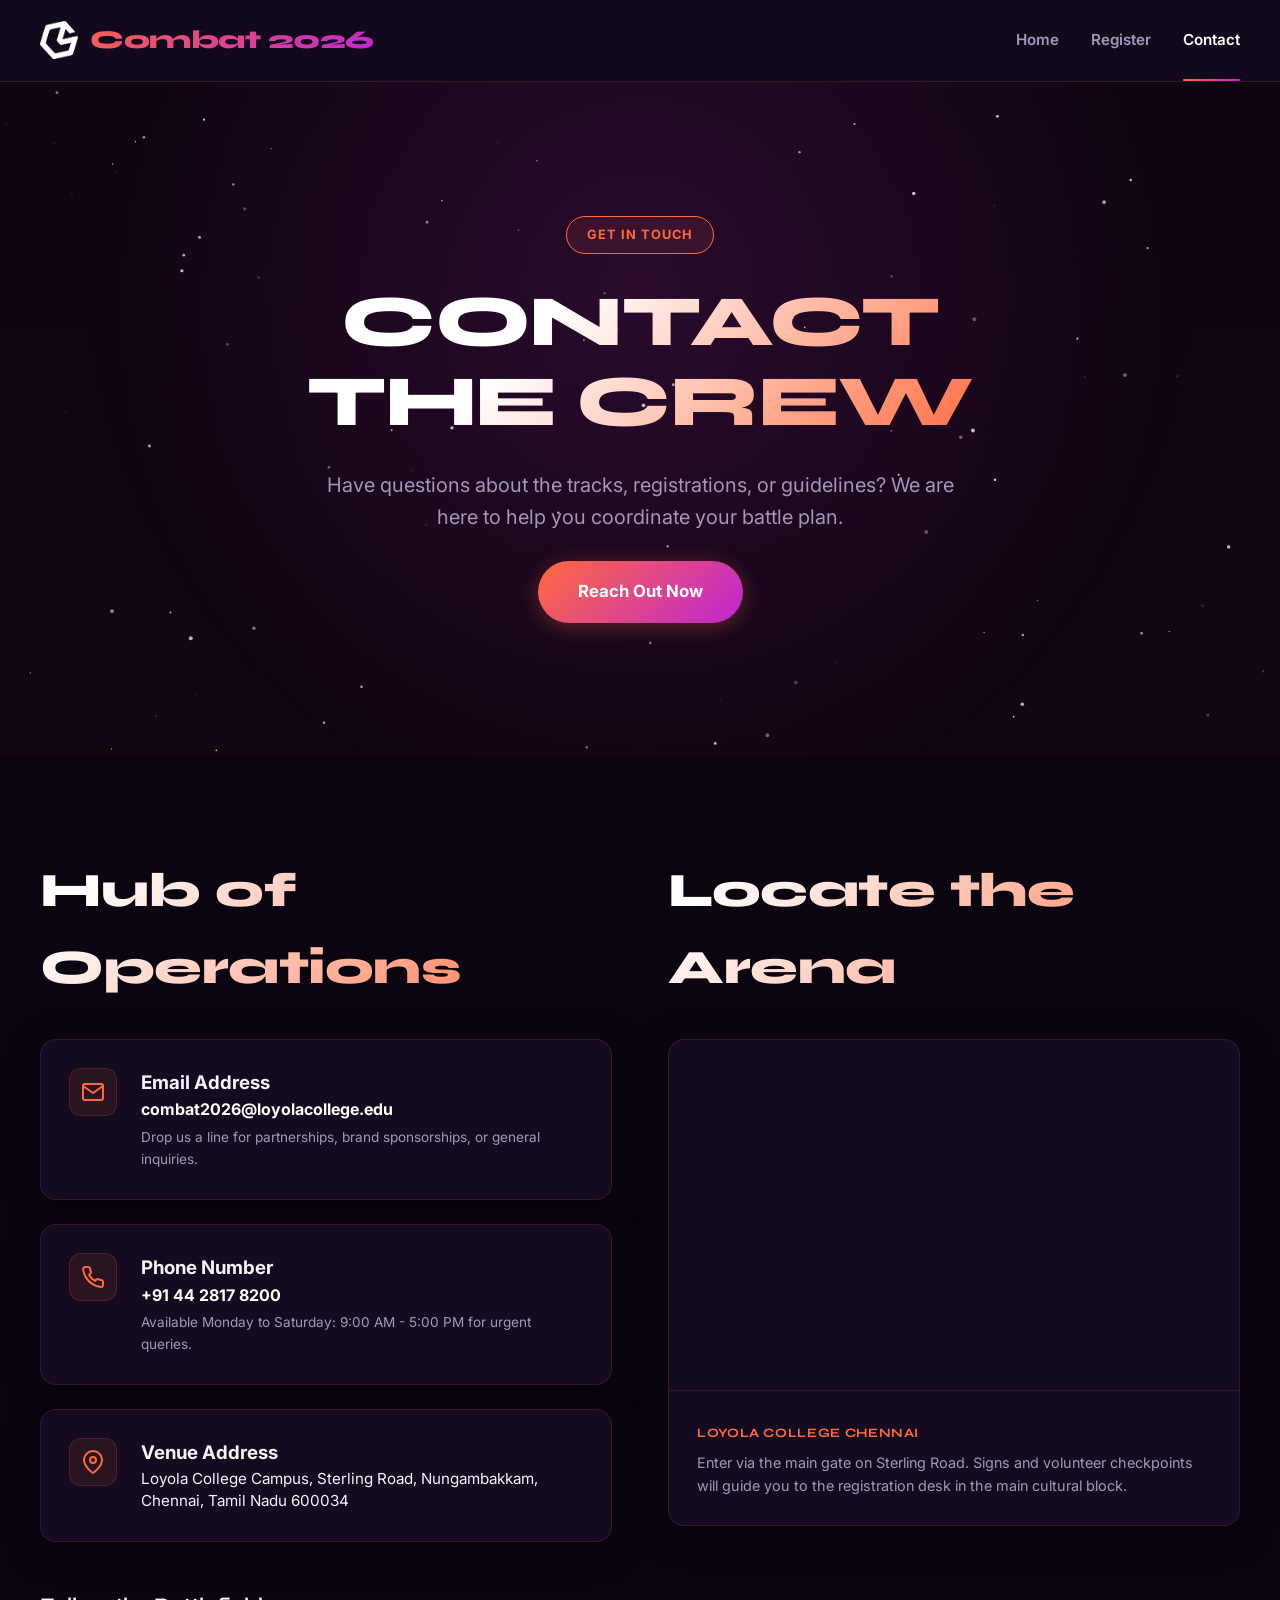
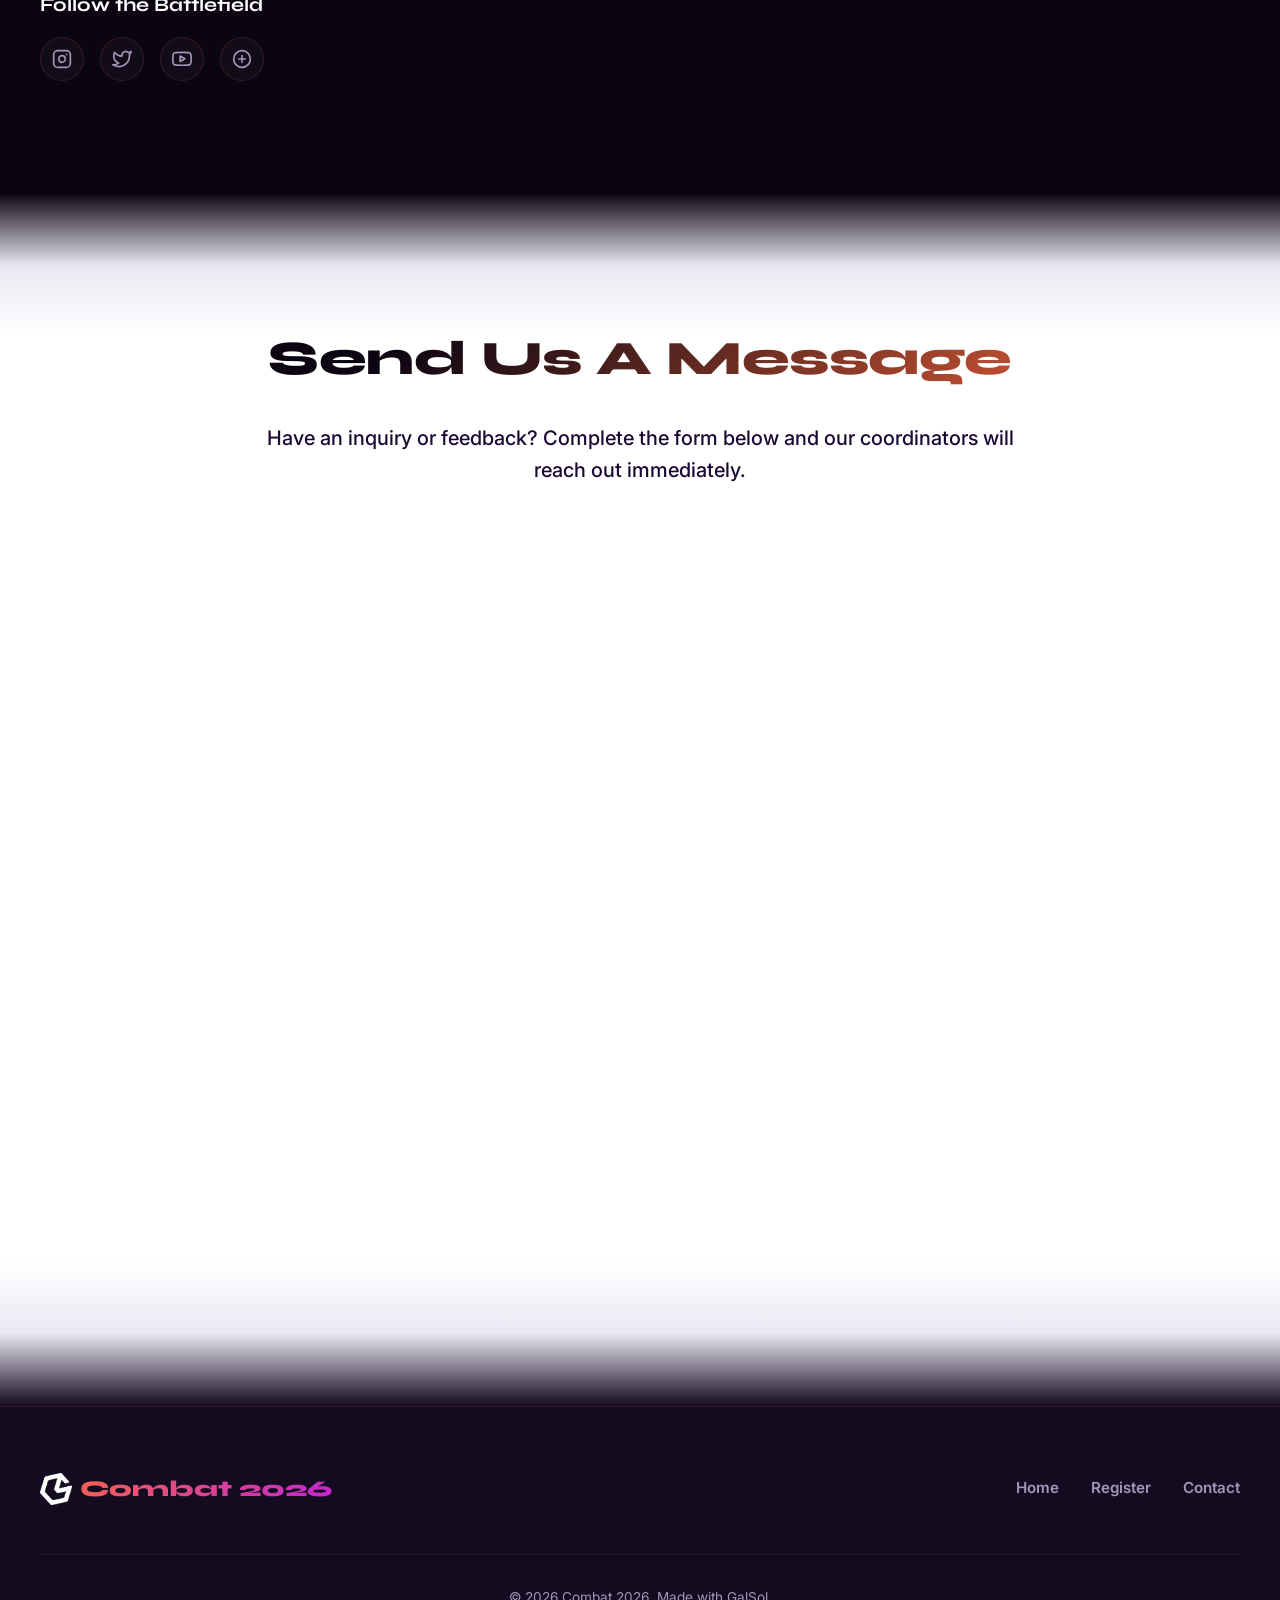
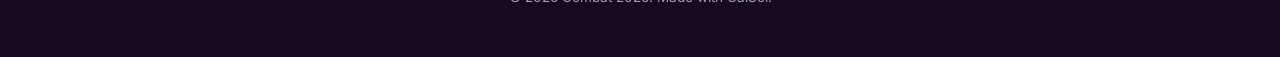
==== commit 2d38cc82: "chore(autosave): update site" ====
--- a/pages/contact.html
+++ b/pages/contact.html
@@ -44,7 +44,7 @@
     }
   }
 }
-</script
+</script>
 
 <link rel="preconnect" href="https://fonts.googleapis.com">
 <link rel="preconnect" href="https://fonts.gstatic.com" crossorigin>
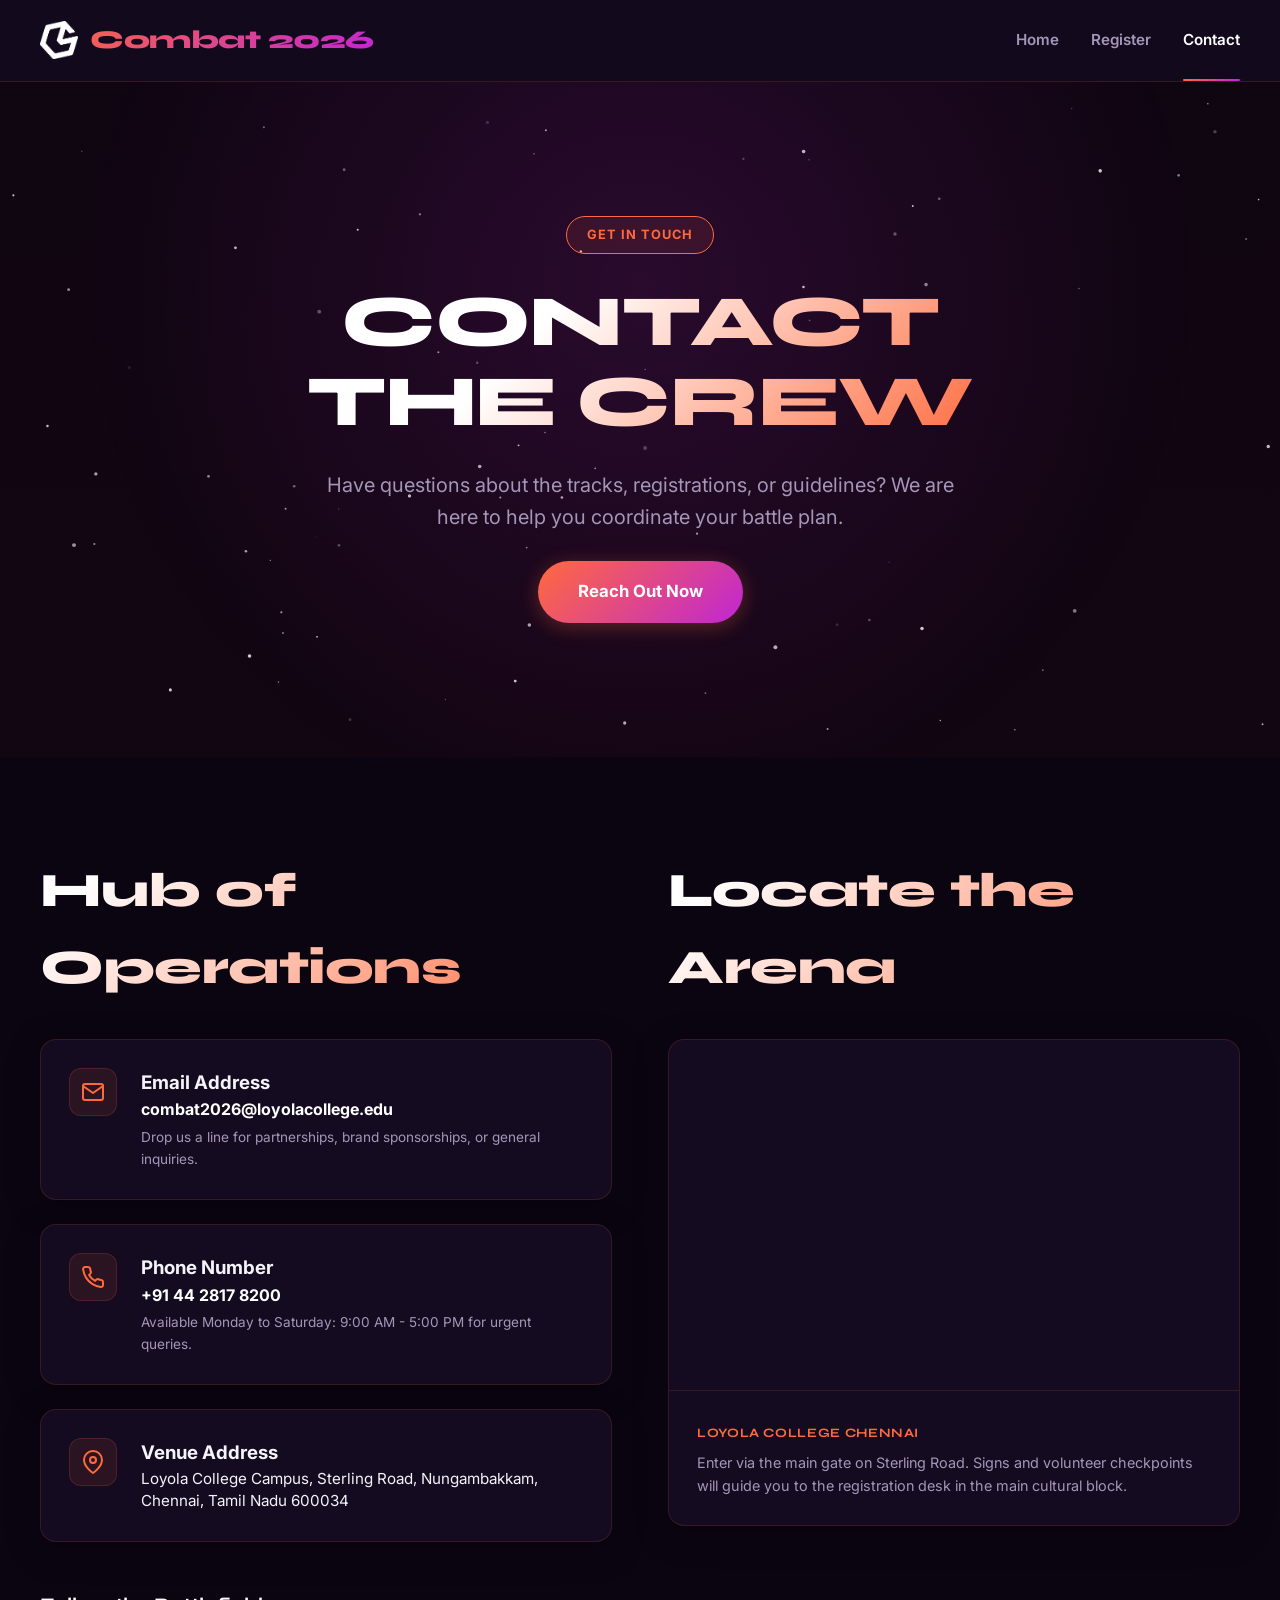
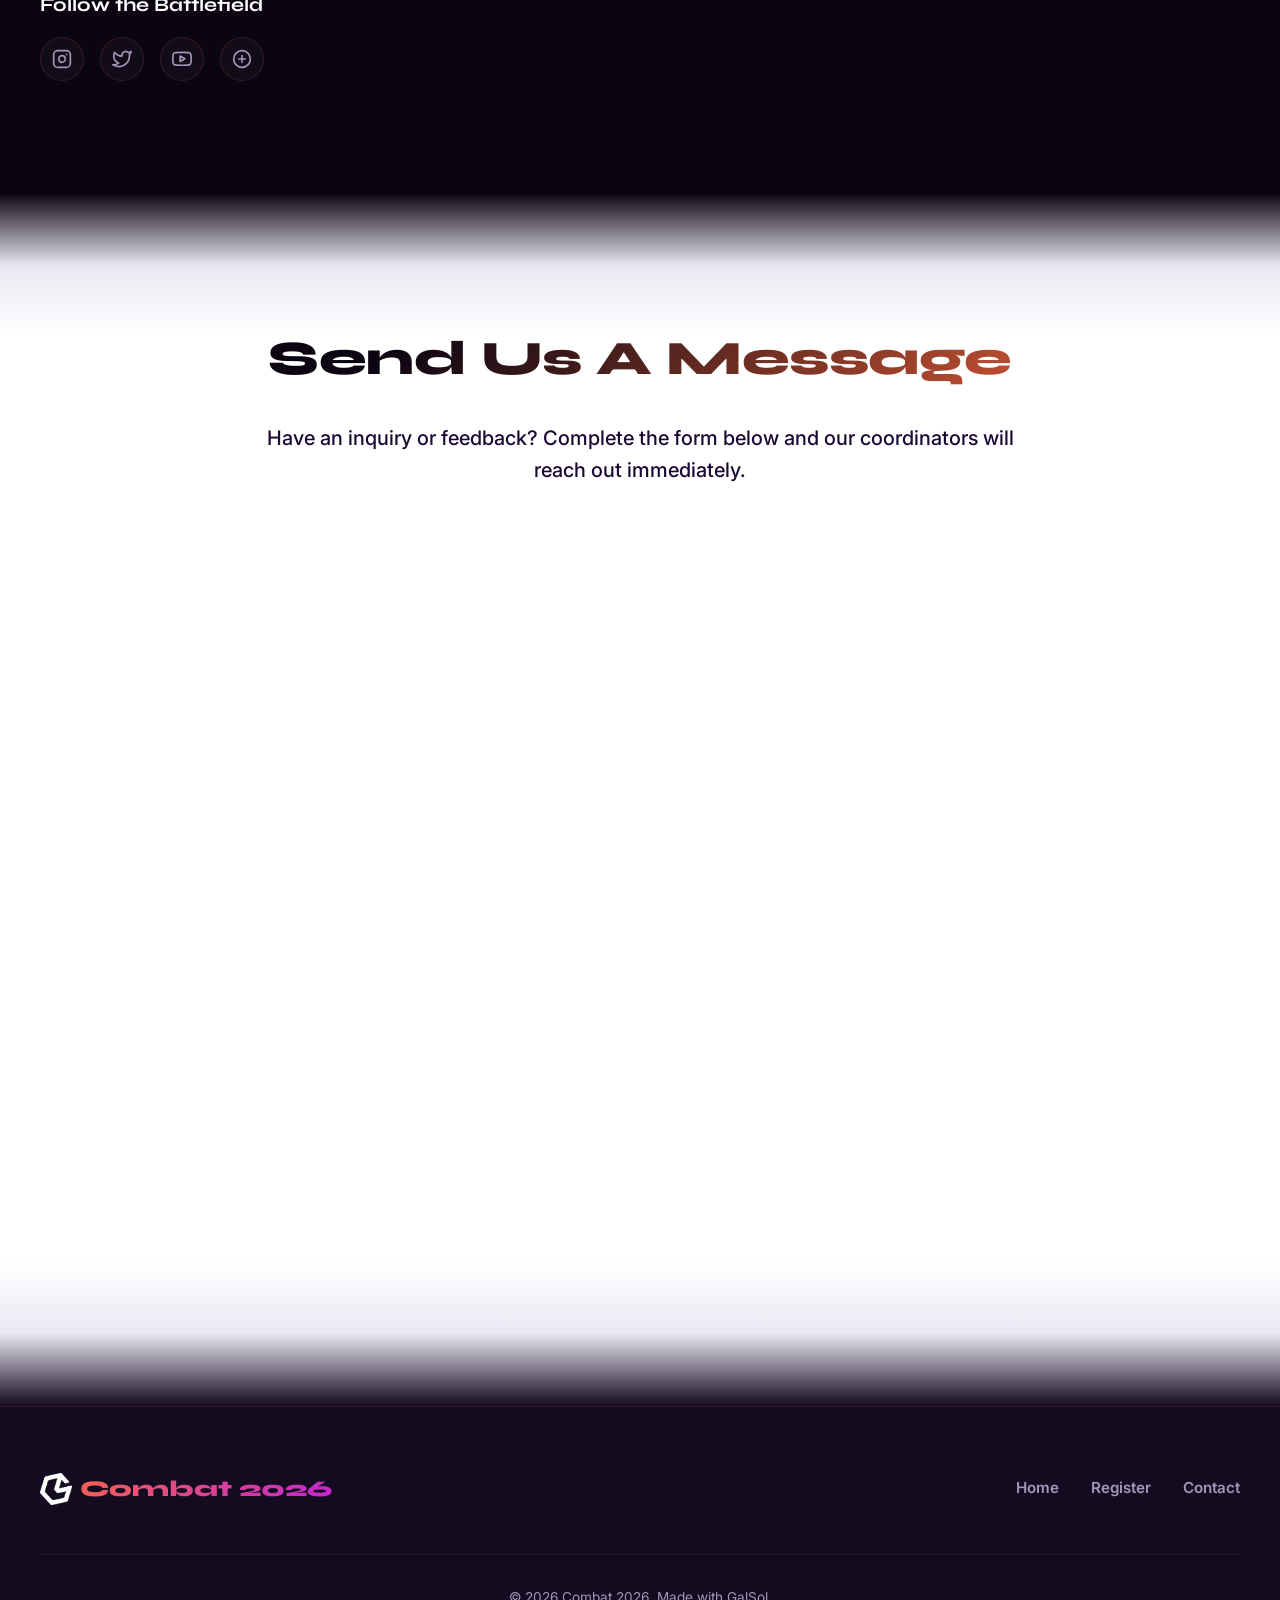
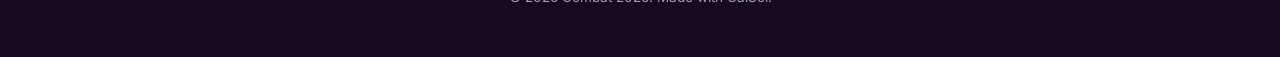
==== commit 4a9e176d: "chore(autosave): update site" ====
--- a/pages/contact.html
+++ b/pages/contact.html
@@ -1,7 +1,7 @@
 <!DOCTYPE html>
 <html lang="en">
 <head>
-<meta charset="utf-8">
+<meta charset="utf-8"
 <meta name="viewport" content="width=device-width,initial-scale=1">
 <title>Contact Combat 2026 | Event Coordinators, Venue & Map</title>
 <meta name="description" content="Get in touch with the Combat 2026 organizing team at Loyola College, Chennai. Location map, email contacts, and phone details for prompt response.">
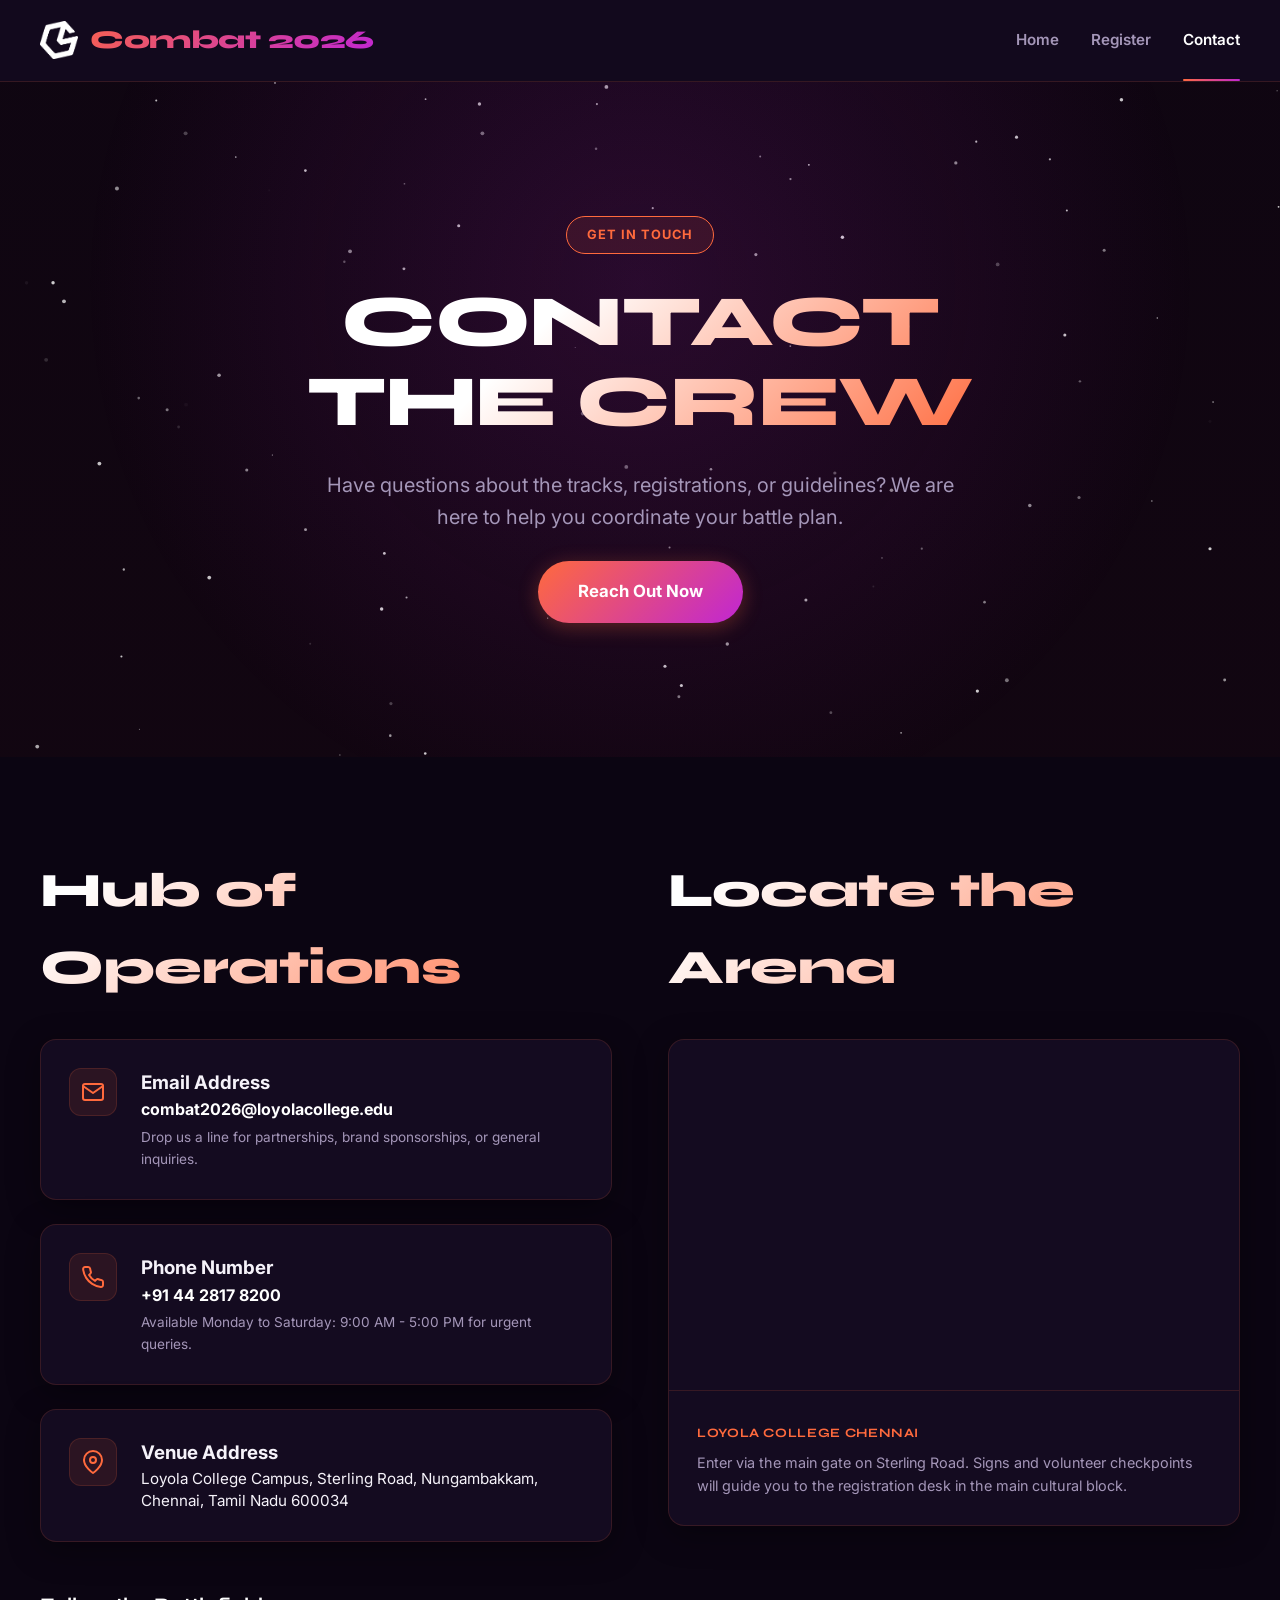
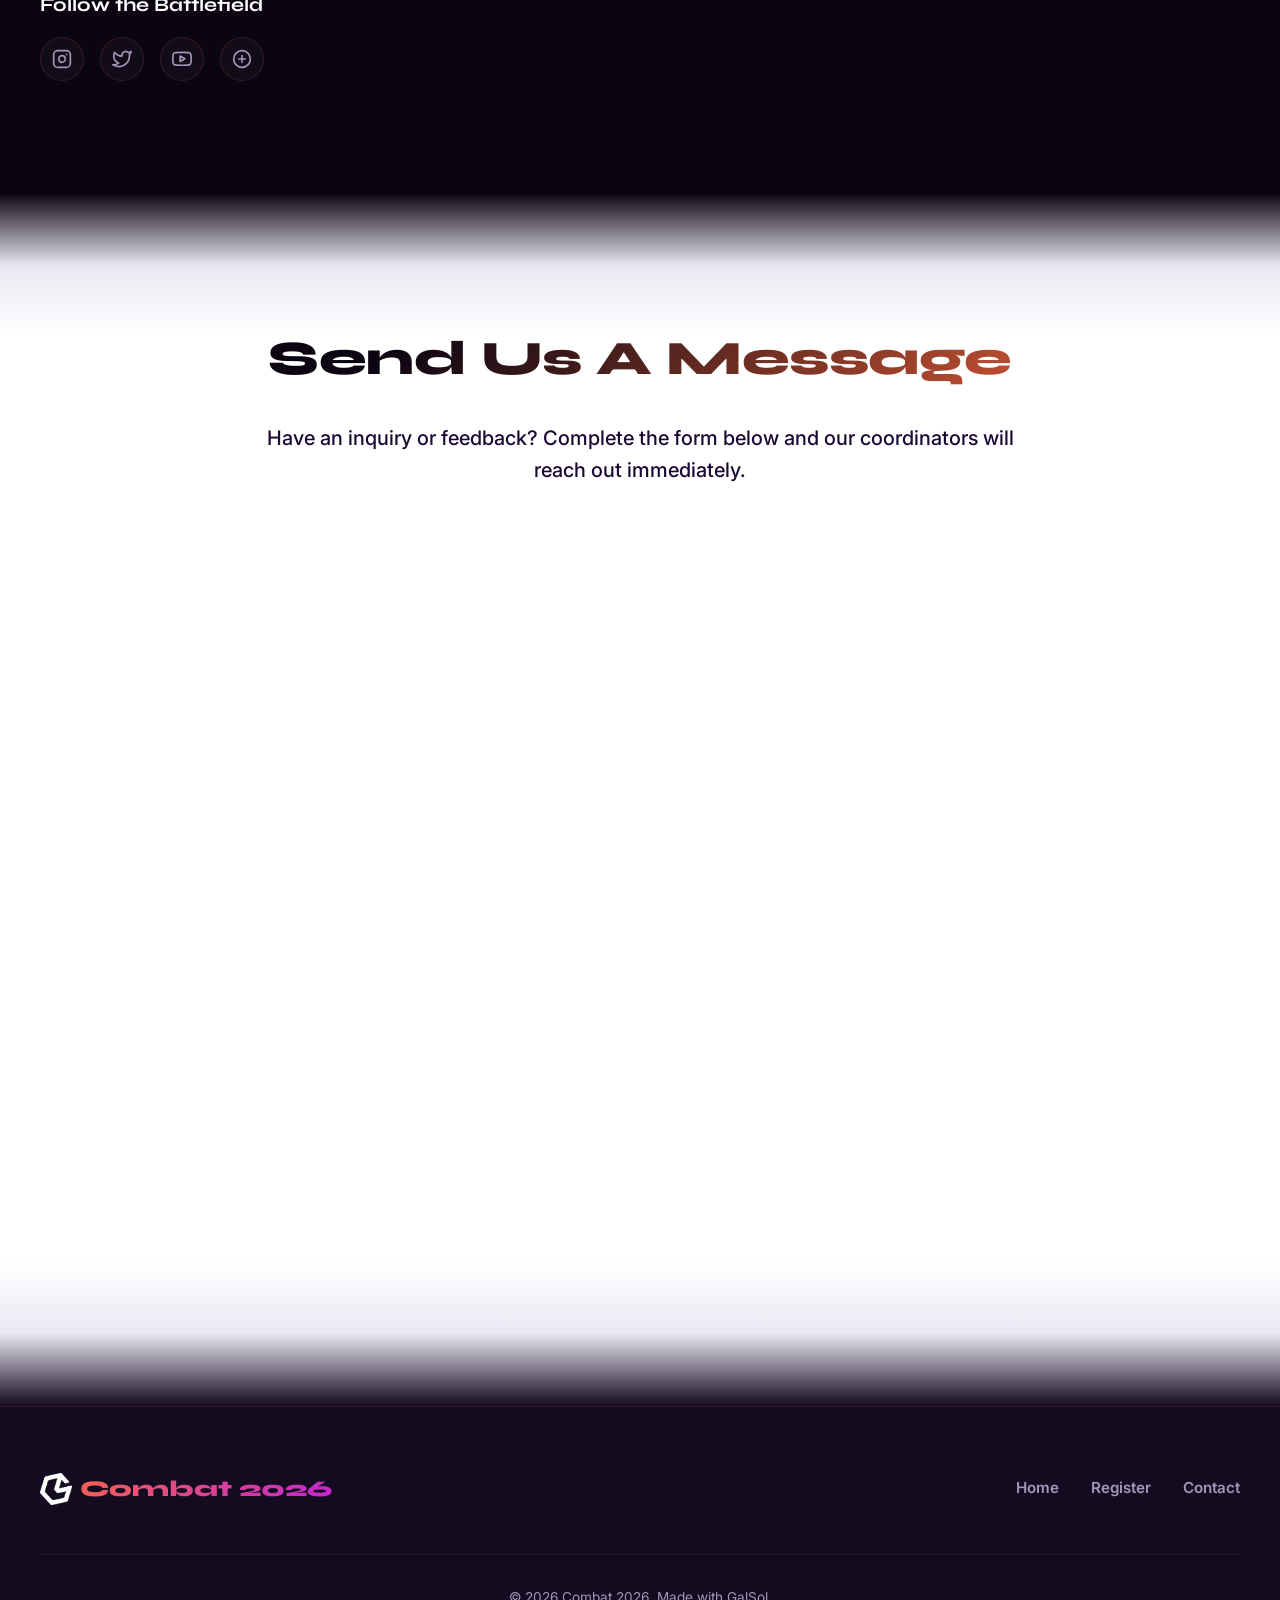
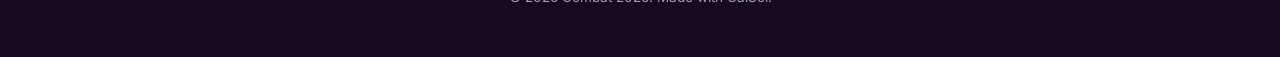
==== commit 0f0e5426: "chore(autosave): update site" ====
--- a/pages/contact.html
+++ b/pages/contact.html
@@ -1,7 +1,7 @@
 <!DOCTYPE html>
 <html lang="en">
 <head>
-<meta charset="utf-8"
+<meta charset="utf-8">
 <meta name="viewport" content="width=device-width,initial-scale=1">
 <title>Contact Combat 2026 | Event Coordinators, Venue & Map</title>
 <meta name="description" content="Get in touch with the Combat 2026 organizing team at Loyola College, Chennai. Location map, email contacts, and phone details for prompt response.">
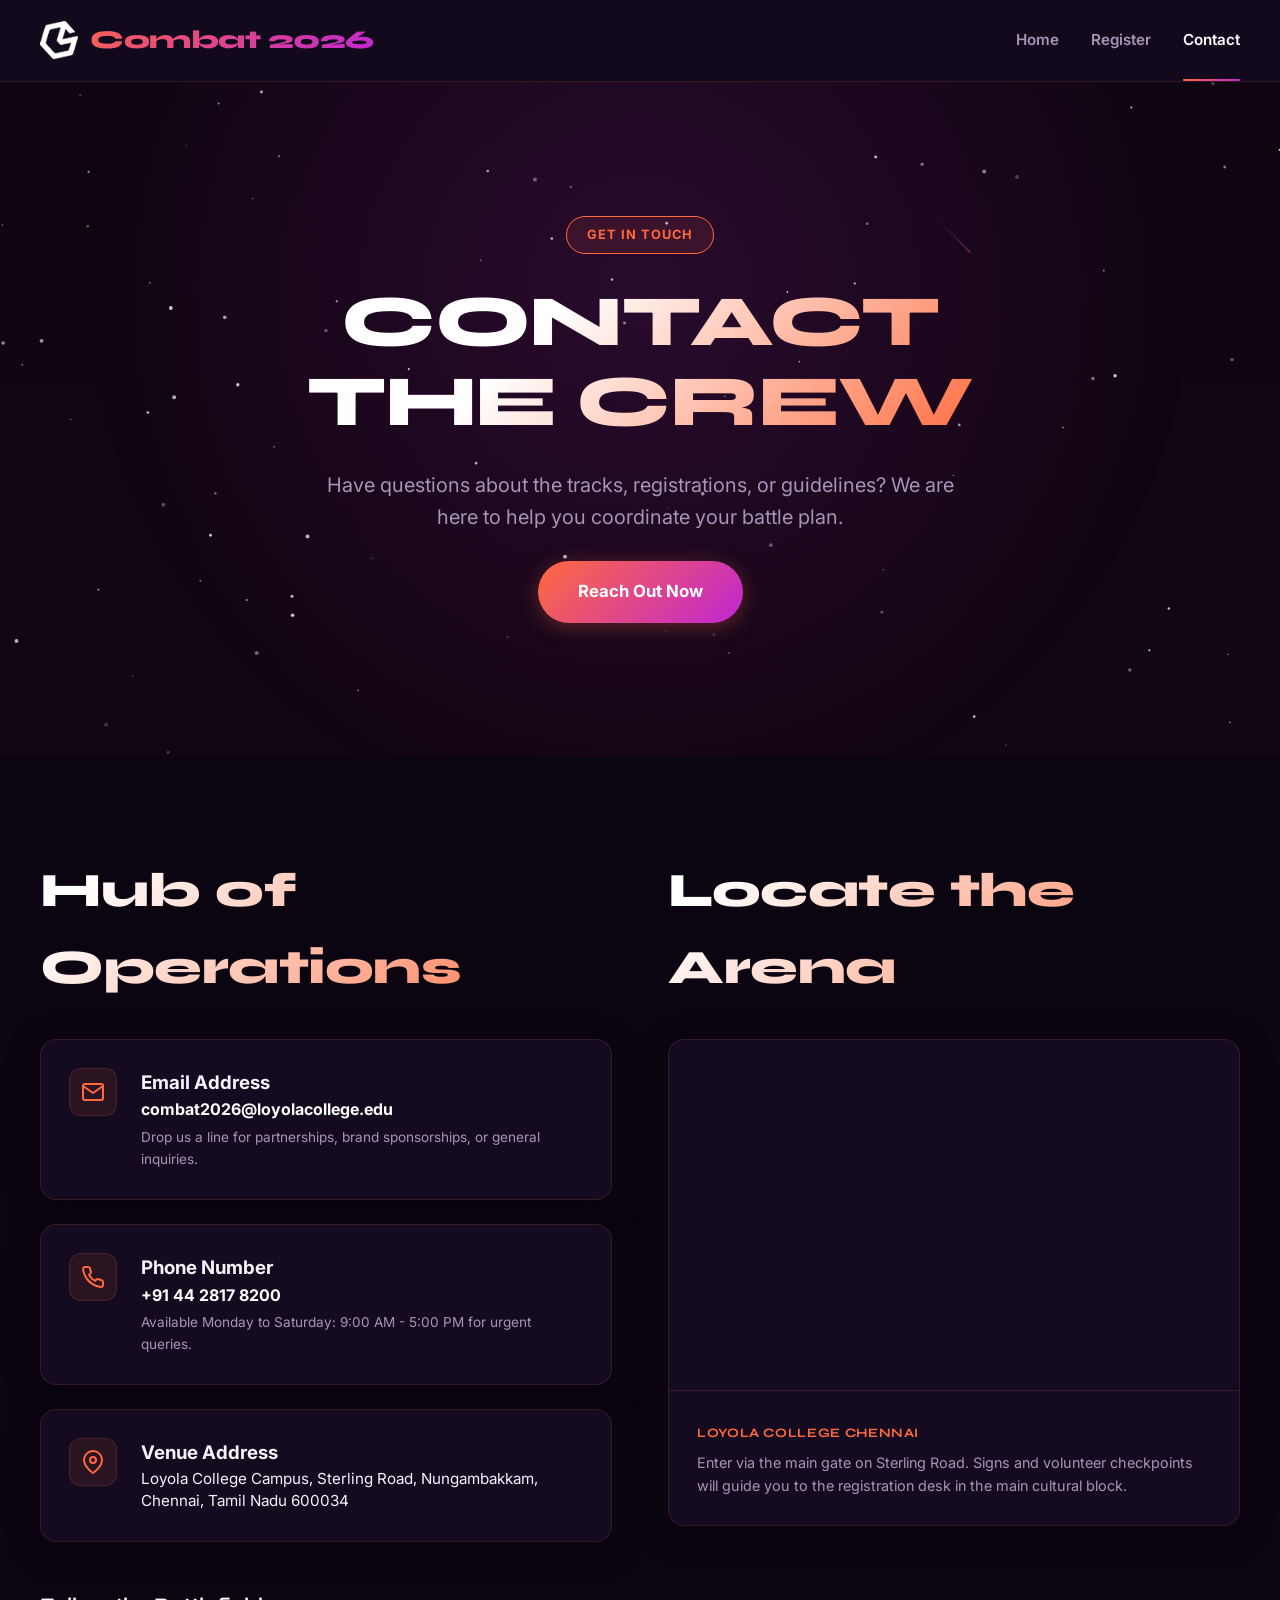
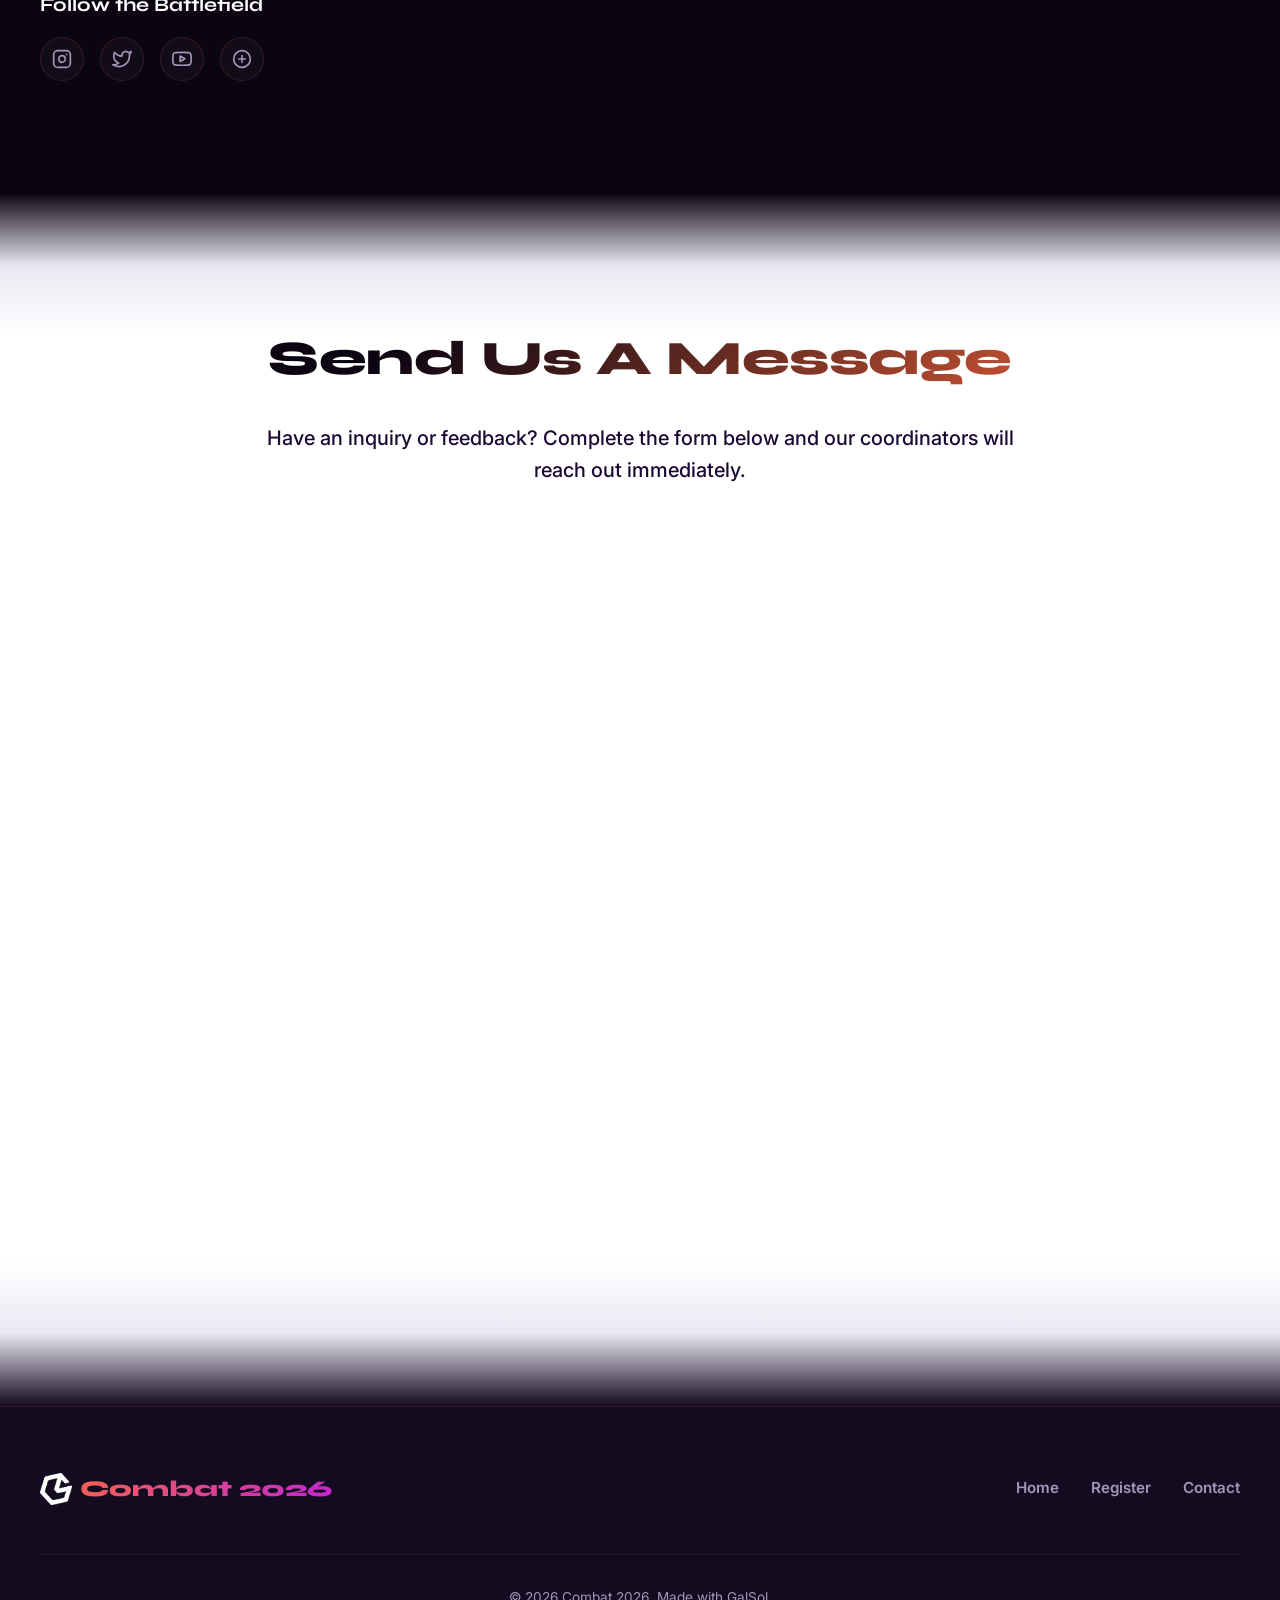
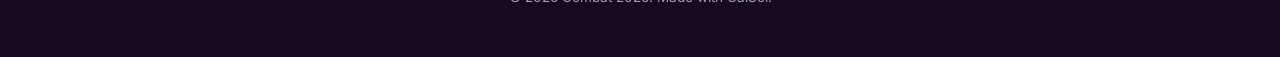
==== commit b57018ff: "chore(autosave): update site" ====
--- a/pages/contact.html
+++ b/pages/contact.html
@@ -9,7 +9,7 @@
 <meta name="robots" content="index, follow">
 <link rel="canonical" href="https://combat2026.galsol.in/pages/contact.html">
 <meta name="theme-color" content="#ff6a3d">
-<link rel="icon" href="data:image/svg+xml,%3Csvg%20xmlns%3D%22http%3A%2F%2Fwww.w3.org%2F2000%2Fsvg%22%20viewBox%3D%220%200%2064%2064%22%3E%3Cdefs%3E%3ClinearGradient%20id%3D%22g%22%20x1%3D%220%22%20y1%3D%220%22%20x2%3D%221%22%20y2%3D%221%22%3E%3Cstop%20offset%3D%220%22%20stop-color%3D%22%23ff6a3d%22%2F%3E%3Cstop%20offset%3D%221%22%20stop-color%3D%22%23c026d3%22%2F%3E%3C%2FlinearGradient%3E%3C%2Fdefs%3E%3Crect%20width%3D%2264%22%20height%3D%2264%22%20rx%3D%2214%22%20fill%3D%22url(%23g)%22%2F%3E%3Ctext%20x%3D%2232%22%20y%3D%2243%22%20font-family%3D%22system-ui%2Csans-serif%22%20font-size%3D%2234%22%20font-weight%3D%22700%22%20fill%3D%22%23fff%22%20text-anchor%3D%22middle%22%3EC%3C%2Ftext%3E%3C%2Fsvg%3E">
+<link rel="icon" type="image/png" href="../assets/GalSol-White.png">
 
 <meta property="og:type" content="website">
 <meta property="og:site_name" content="Combat 2026">
